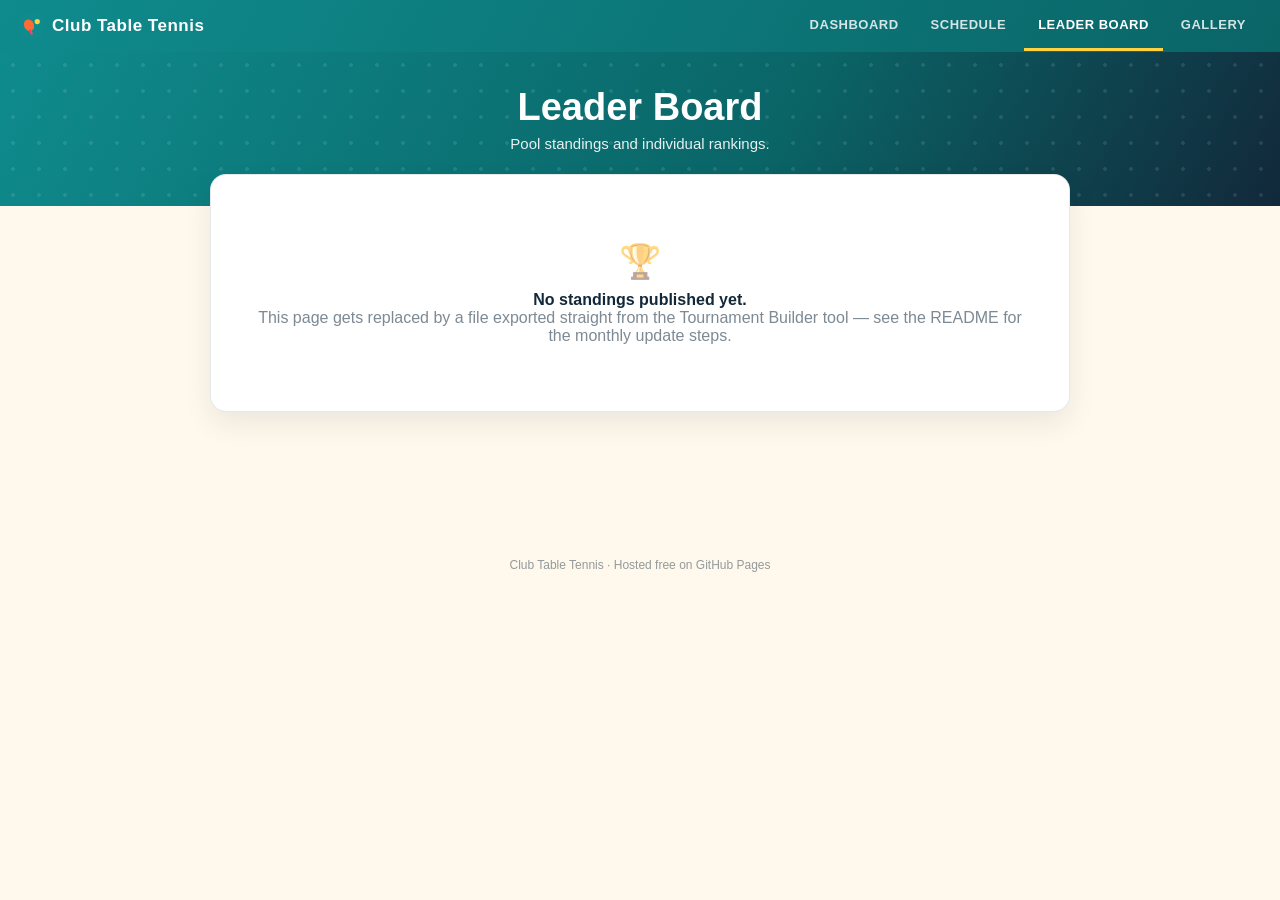
==== leaderboard.html @ 2099ff1f "new features" ====
<!DOCTYPE html>
<html lang="en">
<head>
<meta charset="UTF-8">
<meta name="viewport" content="width=device-width, initial-scale=1.0">
<title>Leader Board — Club Table Tennis</title>
<link rel="icon" type="image/svg+xml" href="favicon.svg">
<link rel="alternate icon" href="favicon.ico">
<link rel="apple-touch-icon" href="apple-touch-icon.png">
<link rel="stylesheet" href="style.css">
</head>
<body>

<nav class="topnav">
  <a class="brand" href="index.html"><img src="favicon.svg" alt=""> Club Table Tennis</a>
  <div class="links">
    <a href="index.html">Dashboard</a>
    <a href="schedule.html">Schedule</a>
    <a href="leaderboard.html" class="active">Leader Board</a>
    <a href="gallery.html">Gallery</a>
  </div>
</nav>

<div class="page-hero">
  <h1>Leader Board</h1>
  <p>Pool standings and individual rankings.</p>
</div>

<div class="wrap">
  <div class="section">
    <div class="card-panel">
      <div class="empty-state">
        <span class="big-ball">🏆</span>
        <b>No standings published yet.</b><br>
        This page gets replaced by a file exported straight from the Tournament Builder tool — see the README for the monthly update steps.
      </div>
    </div>
  </div>
</div>

<footer>Club Table Tennis · Hosted free on GitHub Pages</footer>
</body>
</html>
---- style.css ----
:root{
  --court:#0F8B8D;
  --court-dark:#0A6567;
  --paddle:#FF6B35;
  --ball:#FFD23F;
  --pink:#EF476F;
  --ink:#12283A;
  --cream:#FFF8EC;
  --line: rgba(18,40,58,0.10);
}
*{box-sizing:border-box;}
body{
  margin:0; background:var(--cream); color:var(--ink);
  font-family:-apple-system,"Segoe UI",Roboto,Arial,sans-serif;
}
a{color:inherit;}

/* ===== TOP NAV ===== */
.topnav{
  background: linear-gradient(120deg, var(--court) 0%, var(--court-dark) 100%);
  padding:0 20px; display:flex; align-items:center; justify-content:space-between;
  flex-wrap:wrap; gap:10px;
}
.topnav .brand{ color:#fff; font-weight:900; letter-spacing:0.5px; padding:14px 0; font-size:17px; display:flex; align-items:center; gap:8px; text-decoration:none; }
.topnav .brand img{ width:24px; height:24px; border-radius:6px; }
.topnav .links{ display:flex; gap:4px; flex-wrap:wrap; }
.topnav .links a{
  color:rgba(255,255,255,0.82); text-decoration:none; font-size:13px; font-weight:700;
  text-transform:uppercase; letter-spacing:0.5px; padding:16px 14px; border-bottom:3px solid transparent;
}
.topnav .links a:hover{ color:#fff; }
.topnav .links a.active{ color:#fff; border-bottom-color:var(--ball); }

/* ===== PAGE HERO ===== */
.page-hero{
  background: linear-gradient(120deg, var(--court) 0%, var(--court-dark) 60%, var(--ink) 100%);
  color:#fff; padding:34px 20px 54px; text-align:center; position:relative; overflow:hidden;
}
.page-hero::before{
  content:""; position:absolute; inset:0; opacity:0.10; pointer-events:none;
  background-image: radial-gradient(circle, #fff 2px, transparent 2px);
  background-size: 26px 26px;
}
.page-hero h1{ font-size:clamp(26px,5vw,38px); margin:0 0 6px; font-weight:900; position:relative; }
.page-hero p{ font-size:15px; opacity:0.9; margin:0; position:relative; }

/* ===== SHARED LAYOUT ===== */
.wrap{ max-width:900px; margin:0 auto; padding:0 20px 90px; }
.section{ margin-top:-32px; position:relative; z-index:2; }
h2.section-title{
  font-size:13px; letter-spacing:1.5px; text-transform:uppercase; font-weight:800; color:var(--court-dark);
  margin:0 0 14px;
}
.card-panel{
  background:#fff; border:1px solid var(--line); border-radius:16px; padding:22px;
  box-shadow:0 12px 28px rgba(18,40,58,0.08); margin-bottom:26px;
}
table{ width:100%; border-collapse:collapse; font-size:14px; }
th,td{ padding:9px 10px; border-bottom:1px solid var(--line); text-align:left; }
th{ text-transform:uppercase; font-size:10.5px; letter-spacing:0.6px; color:rgba(18,40,58,0.55); }

.tier-tag{ display:inline-block; font-size:10px; text-transform:uppercase; letter-spacing:0.6px; padding:2px 8px; border-radius:20px; font-weight:700; }
.tier-adv{ background:rgba(255,107,53,0.15); color:#B94A19; }
.tier-int{ background:rgba(255,210,63,0.25); color:#8A6A05; }
.tier-rest{ background:rgba(15,139,141,0.15); color:var(--court-dark); }

.empty-state{ text-align:center; padding:44px 20px; color:rgba(18,40,58,0.55); }
.empty-state .big-ball{ font-size:34px; display:block; margin-bottom:10px; }
.empty-state b{ color:var(--ink); }

footer{ text-align:center; font-size:12px; color:rgba(18,40,58,0.45); padding:30px 20px 10px; }
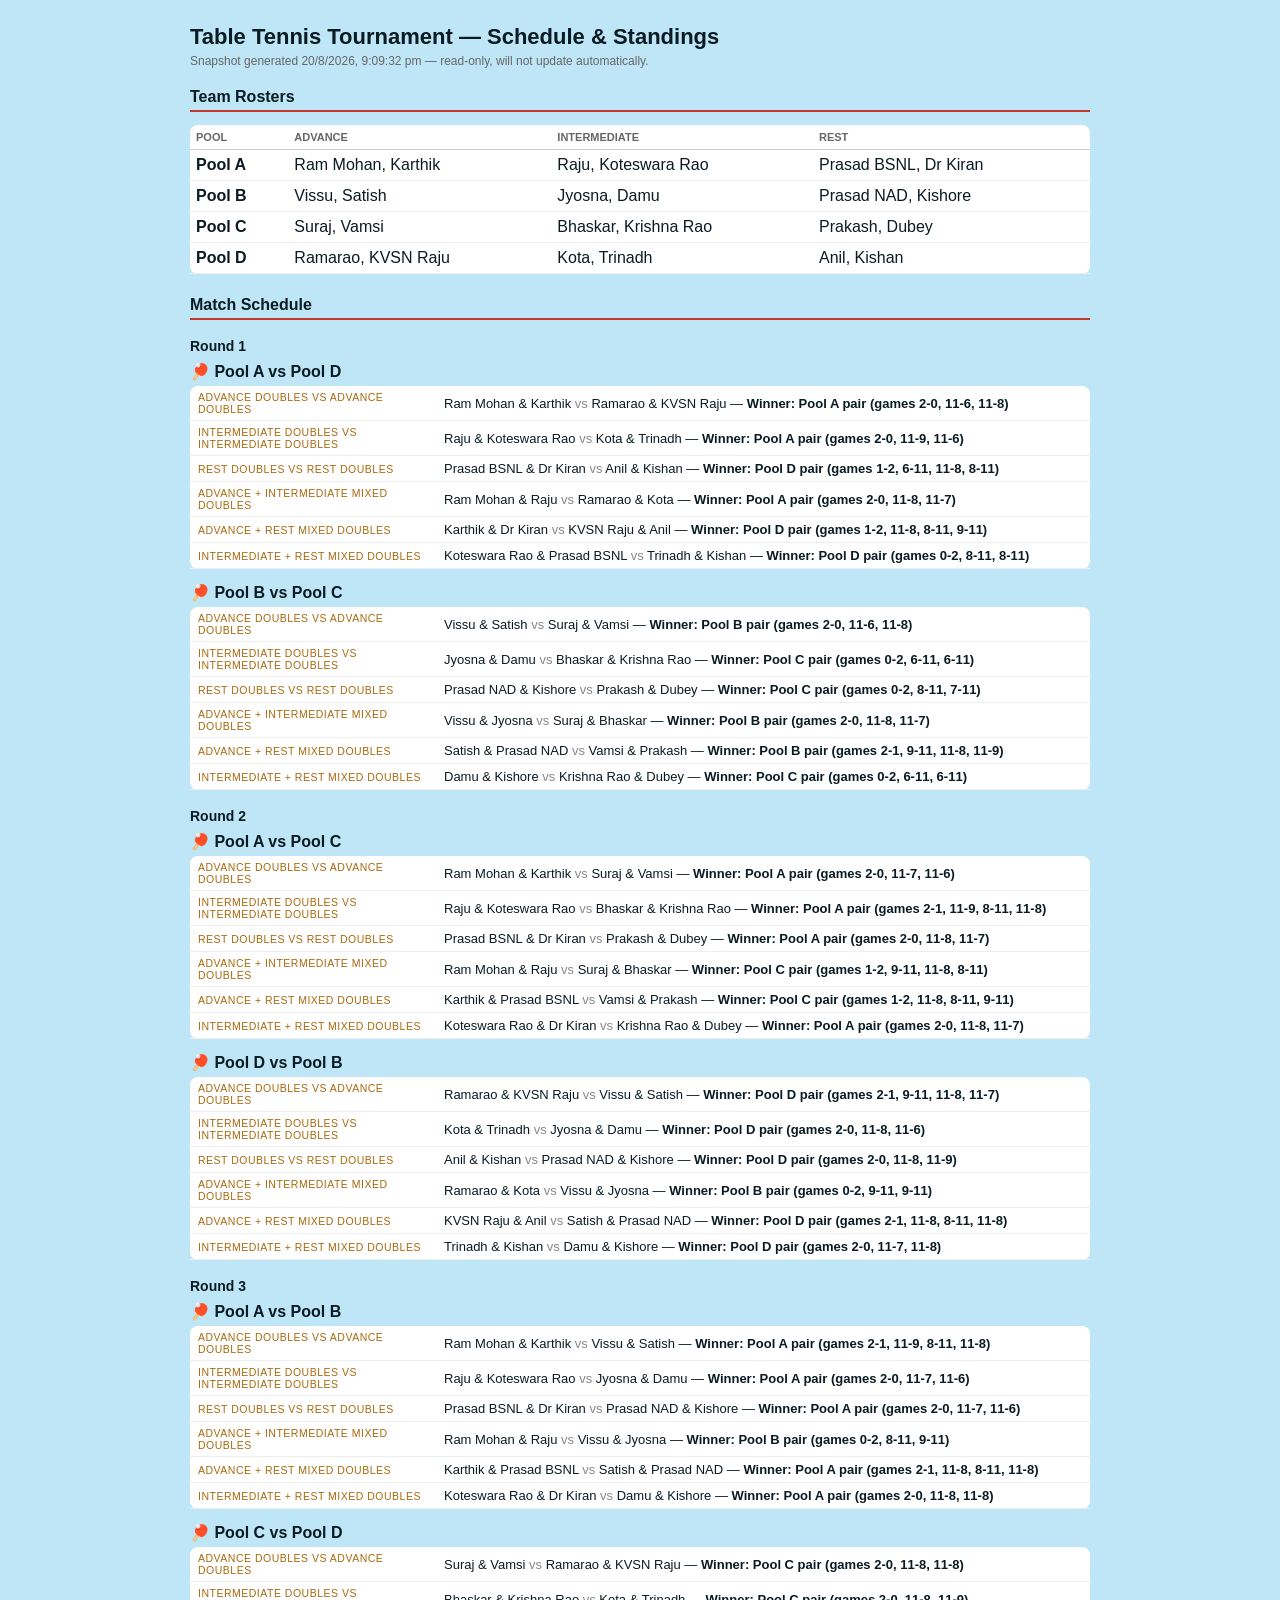
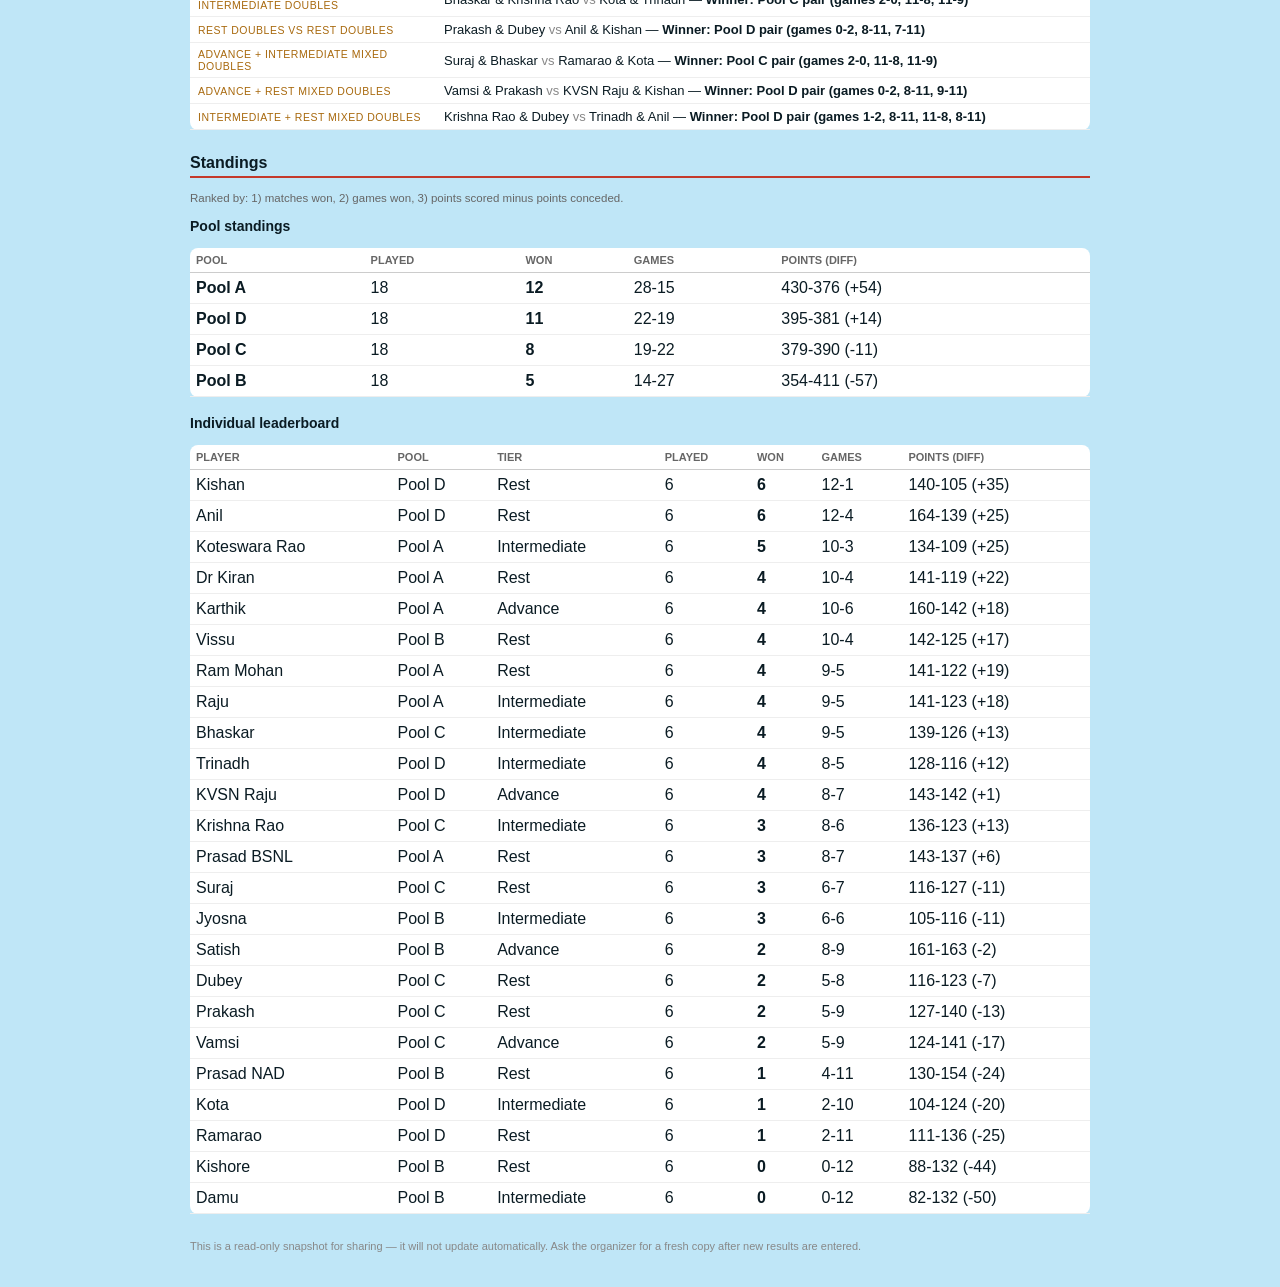
==== commit 1a4eeaaa: "new files" ====
--- a/leaderboard.html
+++ b/leaderboard.html
@@ -1,43 +1,228 @@
-<!DOCTYPE html>
-<html lang="en">
-<head>
-<meta charset="UTF-8">
-<meta name="viewport" content="width=device-width, initial-scale=1.0">
-<title>Leader Board — Club Table Tennis</title>
-<link rel="icon" type="image/svg+xml" href="favicon.svg">
-<link rel="alternate icon" href="favicon.ico">
-<link rel="apple-touch-icon" href="apple-touch-icon.png">
-<link rel="stylesheet" href="style.css">
-</head>
-<body>
-
-<nav class="topnav">
-  <a class="brand" href="index.html"><img src="favicon.svg" alt=""> Club Table Tennis</a>
-  <div class="links">
-    <a href="index.html">Dashboard</a>
-    <a href="schedule.html">Schedule</a>
-    <a href="leaderboard.html" class="active">Leader Board</a>
-    <a href="gallery.html">Gallery</a>
-  </div>
-</nav>
-
-<div class="page-hero">
-  <h1>Leader Board</h1>
-  <p>Pool standings and individual rankings.</p>
-</div>
-
-<div class="wrap">
-  <div class="section">
-    <div class="card-panel">
-      <div class="empty-state">
-        <span class="big-ball">🏆</span>
-        <b>No standings published yet.</b><br>
-        This page gets replaced by a file exported straight from the Tournament Builder tool — see the README for the monthly update steps.
-      </div>
-    </div>
-  </div>
-</div>
-
-<footer>Club Table Tennis · Hosted free on GitHub Pages</footer>
-</body>
-</html>
+<!DOCTYPE html><html><head><meta charset="UTF-8"><meta name="viewport" content="width=device-width, initial-scale=1.0">
+  <title>Table Tennis Tournament — Schedule</title>
+  <style>
+    body{font-family:-apple-system,"Segoe UI",Roboto,Arial,sans-serif;background:#BFE6F7;color:#0A1B23;padding:24px;max-width:900px;margin:0 auto;}
+    table{background:#fff;border-radius:8px;}
+    @media print{ body{background:#fff;padding:8px;} }
+  </style></head>
+  <body><h1 style="margin:0 0 4px;font-size:22px;">Table Tennis Tournament — Schedule &amp; Standings</h1>
+  <div style="color:#666;font-size:12px;margin-bottom:20px;">Snapshot generated 20/8/2026, 9:09:32 pm — read-only, will not update automatically.</div>
+  <h2 style="font-size:16px;border-bottom:2px solid #C4392B;padding-bottom:4px;">Team Rosters</h2>
+  <table style="width:100%;border-collapse:collapse;margin-bottom:22px;">
+    <thead><tr><th style="text-align:left;padding:6px;border-bottom:1px solid #ccc;font-size:11px;text-transform:uppercase;color:#666;">Pool</th><th style="text-align:left;padding:6px;border-bottom:1px solid #ccc;font-size:11px;text-transform:uppercase;color:#666;">Advance</th><th style="text-align:left;padding:6px;border-bottom:1px solid #ccc;font-size:11px;text-transform:uppercase;color:#666;">Intermediate</th><th style="text-align:left;padding:6px;border-bottom:1px solid #ccc;font-size:11px;text-transform:uppercase;color:#666;">Rest</th></tr></thead>
+    <tbody><tr>
+      <td style="padding:6px;border-bottom:1px solid #eee;font-weight:700;">Pool A</td>
+      <td style="padding:6px;border-bottom:1px solid #eee;">Ram Mohan, Karthik</td>
+      <td style="padding:6px;border-bottom:1px solid #eee;">Raju, Koteswara Rao</td>
+      <td style="padding:6px;border-bottom:1px solid #eee;">Prasad BSNL, Dr Kiran</td>
+    </tr><tr>
+      <td style="padding:6px;border-bottom:1px solid #eee;font-weight:700;">Pool B</td>
+      <td style="padding:6px;border-bottom:1px solid #eee;">Vissu, Satish</td>
+      <td style="padding:6px;border-bottom:1px solid #eee;">Jyosna, Damu</td>
+      <td style="padding:6px;border-bottom:1px solid #eee;">Prasad NAD, Kishore</td>
+    </tr><tr>
+      <td style="padding:6px;border-bottom:1px solid #eee;font-weight:700;">Pool C</td>
+      <td style="padding:6px;border-bottom:1px solid #eee;">Suraj, Vamsi</td>
+      <td style="padding:6px;border-bottom:1px solid #eee;">Bhaskar, Krishna Rao</td>
+      <td style="padding:6px;border-bottom:1px solid #eee;">Prakash, Dubey</td>
+    </tr><tr>
+      <td style="padding:6px;border-bottom:1px solid #eee;font-weight:700;">Pool D</td>
+      <td style="padding:6px;border-bottom:1px solid #eee;">Ramarao, KVSN Raju</td>
+      <td style="padding:6px;border-bottom:1px solid #eee;">Kota, Trinadh</td>
+      <td style="padding:6px;border-bottom:1px solid #eee;">Anil, Kishan</td>
+    </tr></tbody>
+  </table>
+  <h2 style="font-size:16px;border-bottom:2px solid #C4392B;padding-bottom:4px;">Match Schedule</h2><h3 style="margin:18px 0 8px;font-size:14px;">Round 1</h3><div style="margin:0 0 14px;">
+          <div style="font-weight:700;margin-bottom:5px;">🏓 Pool A vs Pool D</div>
+          <table style="width:100%;border-collapse:collapse;font-size:13px;background:#fff;"><tr><td style="padding:5px 8px;border-bottom:1px solid #eee;width:230px;color:#A8690E;font-size:10.5px;text-transform:uppercase;letter-spacing:0.5px;">Advance Doubles vs Advance Doubles</td><td style="padding:5px 8px;border-bottom:1px solid #eee;">Ram Mohan &amp; Karthik <span style="color:#888;">vs</span> Ramarao &amp; KVSN Raju — <b>Winner: Pool A pair (games 2-0, 11-6, 11-8)</b></td></tr><tr><td style="padding:5px 8px;border-bottom:1px solid #eee;width:230px;color:#A8690E;font-size:10.5px;text-transform:uppercase;letter-spacing:0.5px;">Intermediate Doubles vs Intermediate Doubles</td><td style="padding:5px 8px;border-bottom:1px solid #eee;">Raju &amp; Koteswara Rao <span style="color:#888;">vs</span> Kota &amp; Trinadh — <b>Winner: Pool A pair (games 2-0, 11-9, 11-6)</b></td></tr><tr><td style="padding:5px 8px;border-bottom:1px solid #eee;width:230px;color:#A8690E;font-size:10.5px;text-transform:uppercase;letter-spacing:0.5px;">Rest Doubles vs Rest Doubles</td><td style="padding:5px 8px;border-bottom:1px solid #eee;">Prasad BSNL &amp; Dr Kiran <span style="color:#888;">vs</span> Anil &amp; Kishan — <b>Winner: Pool D pair (games 1-2, 6-11, 11-8, 8-11)</b></td></tr><tr><td style="padding:5px 8px;border-bottom:1px solid #eee;width:230px;color:#A8690E;font-size:10.5px;text-transform:uppercase;letter-spacing:0.5px;">Advance + Intermediate Mixed Doubles</td><td style="padding:5px 8px;border-bottom:1px solid #eee;">Ram Mohan &amp; Raju <span style="color:#888;">vs</span> Ramarao &amp; Kota — <b>Winner: Pool A pair (games 2-0, 11-8, 11-7)</b></td></tr><tr><td style="padding:5px 8px;border-bottom:1px solid #eee;width:230px;color:#A8690E;font-size:10.5px;text-transform:uppercase;letter-spacing:0.5px;">Advance + Rest Mixed Doubles</td><td style="padding:5px 8px;border-bottom:1px solid #eee;">Karthik &amp; Dr Kiran <span style="color:#888;">vs</span> KVSN Raju &amp; Anil — <b>Winner: Pool D pair (games 1-2, 11-8, 8-11, 9-11)</b></td></tr><tr><td style="padding:5px 8px;border-bottom:1px solid #eee;width:230px;color:#A8690E;font-size:10.5px;text-transform:uppercase;letter-spacing:0.5px;">Intermediate + Rest Mixed Doubles</td><td style="padding:5px 8px;border-bottom:1px solid #eee;">Koteswara Rao &amp; Prasad BSNL <span style="color:#888;">vs</span> Trinadh &amp; Kishan — <b>Winner: Pool D pair (games 0-2, 8-11, 8-11)</b></td></tr></table></div><div style="margin:0 0 14px;">
+          <div style="font-weight:700;margin-bottom:5px;">🏓 Pool B vs Pool C</div>
+          <table style="width:100%;border-collapse:collapse;font-size:13px;background:#fff;"><tr><td style="padding:5px 8px;border-bottom:1px solid #eee;width:230px;color:#A8690E;font-size:10.5px;text-transform:uppercase;letter-spacing:0.5px;">Advance Doubles vs Advance Doubles</td><td style="padding:5px 8px;border-bottom:1px solid #eee;">Vissu &amp; Satish <span style="color:#888;">vs</span> Suraj &amp; Vamsi — <b>Winner: Pool B pair (games 2-0, 11-6, 11-8)</b></td></tr><tr><td style="padding:5px 8px;border-bottom:1px solid #eee;width:230px;color:#A8690E;font-size:10.5px;text-transform:uppercase;letter-spacing:0.5px;">Intermediate Doubles vs Intermediate Doubles</td><td style="padding:5px 8px;border-bottom:1px solid #eee;">Jyosna &amp; Damu <span style="color:#888;">vs</span> Bhaskar &amp; Krishna Rao — <b>Winner: Pool C pair (games 0-2, 6-11, 6-11)</b></td></tr><tr><td style="padding:5px 8px;border-bottom:1px solid #eee;width:230px;color:#A8690E;font-size:10.5px;text-transform:uppercase;letter-spacing:0.5px;">Rest Doubles vs Rest Doubles</td><td style="padding:5px 8px;border-bottom:1px solid #eee;">Prasad NAD &amp; Kishore <span style="color:#888;">vs</span> Prakash &amp; Dubey — <b>Winner: Pool C pair (games 0-2, 8-11, 7-11)</b></td></tr><tr><td style="padding:5px 8px;border-bottom:1px solid #eee;width:230px;color:#A8690E;font-size:10.5px;text-transform:uppercase;letter-spacing:0.5px;">Advance + Intermediate Mixed Doubles</td><td style="padding:5px 8px;border-bottom:1px solid #eee;">Vissu &amp; Jyosna <span style="color:#888;">vs</span> Suraj &amp; Bhaskar — <b>Winner: Pool B pair (games 2-0, 11-8, 11-7)</b></td></tr><tr><td style="padding:5px 8px;border-bottom:1px solid #eee;width:230px;color:#A8690E;font-size:10.5px;text-transform:uppercase;letter-spacing:0.5px;">Advance + Rest Mixed Doubles</td><td style="padding:5px 8px;border-bottom:1px solid #eee;">Satish &amp; Prasad NAD <span style="color:#888;">vs</span> Vamsi &amp; Prakash — <b>Winner: Pool B pair (games 2-1, 9-11, 11-8, 11-9)</b></td></tr><tr><td style="padding:5px 8px;border-bottom:1px solid #eee;width:230px;color:#A8690E;font-size:10.5px;text-transform:uppercase;letter-spacing:0.5px;">Intermediate + Rest Mixed Doubles</td><td style="padding:5px 8px;border-bottom:1px solid #eee;">Damu &amp; Kishore <span style="color:#888;">vs</span> Krishna Rao &amp; Dubey — <b>Winner: Pool C pair (games 0-2, 6-11, 6-11)</b></td></tr></table></div><h3 style="margin:18px 0 8px;font-size:14px;">Round 2</h3><div style="margin:0 0 14px;">
+          <div style="font-weight:700;margin-bottom:5px;">🏓 Pool A vs Pool C</div>
+          <table style="width:100%;border-collapse:collapse;font-size:13px;background:#fff;"><tr><td style="padding:5px 8px;border-bottom:1px solid #eee;width:230px;color:#A8690E;font-size:10.5px;text-transform:uppercase;letter-spacing:0.5px;">Advance Doubles vs Advance Doubles</td><td style="padding:5px 8px;border-bottom:1px solid #eee;">Ram Mohan &amp; Karthik <span style="color:#888;">vs</span> Suraj &amp; Vamsi — <b>Winner: Pool A pair (games 2-0, 11-7, 11-6)</b></td></tr><tr><td style="padding:5px 8px;border-bottom:1px solid #eee;width:230px;color:#A8690E;font-size:10.5px;text-transform:uppercase;letter-spacing:0.5px;">Intermediate Doubles vs Intermediate Doubles</td><td style="padding:5px 8px;border-bottom:1px solid #eee;">Raju &amp; Koteswara Rao <span style="color:#888;">vs</span> Bhaskar &amp; Krishna Rao — <b>Winner: Pool A pair (games 2-1, 11-9, 8-11, 11-8)</b></td></tr><tr><td style="padding:5px 8px;border-bottom:1px solid #eee;width:230px;color:#A8690E;font-size:10.5px;text-transform:uppercase;letter-spacing:0.5px;">Rest Doubles vs Rest Doubles</td><td style="padding:5px 8px;border-bottom:1px solid #eee;">Prasad BSNL &amp; Dr Kiran <span style="color:#888;">vs</span> Prakash &amp; Dubey — <b>Winner: Pool A pair (games 2-0, 11-8, 11-7)</b></td></tr><tr><td style="padding:5px 8px;border-bottom:1px solid #eee;width:230px;color:#A8690E;font-size:10.5px;text-transform:uppercase;letter-spacing:0.5px;">Advance + Intermediate Mixed Doubles</td><td style="padding:5px 8px;border-bottom:1px solid #eee;">Ram Mohan &amp; Raju <span style="color:#888;">vs</span> Suraj &amp; Bhaskar — <b>Winner: Pool C pair (games 1-2, 9-11, 11-8, 8-11)</b></td></tr><tr><td style="padding:5px 8px;border-bottom:1px solid #eee;width:230px;color:#A8690E;font-size:10.5px;text-transform:uppercase;letter-spacing:0.5px;">Advance + Rest Mixed Doubles</td><td style="padding:5px 8px;border-bottom:1px solid #eee;">Karthik &amp; Prasad BSNL <span style="color:#888;">vs</span> Vamsi &amp; Prakash — <b>Winner: Pool C pair (games 1-2, 11-8, 8-11, 9-11)</b></td></tr><tr><td style="padding:5px 8px;border-bottom:1px solid #eee;width:230px;color:#A8690E;font-size:10.5px;text-transform:uppercase;letter-spacing:0.5px;">Intermediate + Rest Mixed Doubles</td><td style="padding:5px 8px;border-bottom:1px solid #eee;">Koteswara Rao &amp; Dr Kiran <span style="color:#888;">vs</span> Krishna Rao &amp; Dubey — <b>Winner: Pool A pair (games 2-0, 11-8, 11-7)</b></td></tr></table></div><div style="margin:0 0 14px;">
+          <div style="font-weight:700;margin-bottom:5px;">🏓 Pool D vs Pool B</div>
+          <table style="width:100%;border-collapse:collapse;font-size:13px;background:#fff;"><tr><td style="padding:5px 8px;border-bottom:1px solid #eee;width:230px;color:#A8690E;font-size:10.5px;text-transform:uppercase;letter-spacing:0.5px;">Advance Doubles vs Advance Doubles</td><td style="padding:5px 8px;border-bottom:1px solid #eee;">Ramarao &amp; KVSN Raju <span style="color:#888;">vs</span> Vissu &amp; Satish — <b>Winner: Pool D pair (games 2-1, 9-11, 11-8, 11-7)</b></td></tr><tr><td style="padding:5px 8px;border-bottom:1px solid #eee;width:230px;color:#A8690E;font-size:10.5px;text-transform:uppercase;letter-spacing:0.5px;">Intermediate Doubles vs Intermediate Doubles</td><td style="padding:5px 8px;border-bottom:1px solid #eee;">Kota &amp; Trinadh <span style="color:#888;">vs</span> Jyosna &amp; Damu — <b>Winner: Pool D pair (games 2-0, 11-8, 11-6)</b></td></tr><tr><td style="padding:5px 8px;border-bottom:1px solid #eee;width:230px;color:#A8690E;font-size:10.5px;text-transform:uppercase;letter-spacing:0.5px;">Rest Doubles vs Rest Doubles</td><td style="padding:5px 8px;border-bottom:1px solid #eee;">Anil &amp; Kishan <span style="color:#888;">vs</span> Prasad NAD &amp; Kishore — <b>Winner: Pool D pair (games 2-0, 11-8, 11-9)</b></td></tr><tr><td style="padding:5px 8px;border-bottom:1px solid #eee;width:230px;color:#A8690E;font-size:10.5px;text-transform:uppercase;letter-spacing:0.5px;">Advance + Intermediate Mixed Doubles</td><td style="padding:5px 8px;border-bottom:1px solid #eee;">Ramarao &amp; Kota <span style="color:#888;">vs</span> Vissu &amp; Jyosna — <b>Winner: Pool B pair (games 0-2, 9-11, 9-11)</b></td></tr><tr><td style="padding:5px 8px;border-bottom:1px solid #eee;width:230px;color:#A8690E;font-size:10.5px;text-transform:uppercase;letter-spacing:0.5px;">Advance + Rest Mixed Doubles</td><td style="padding:5px 8px;border-bottom:1px solid #eee;">KVSN Raju &amp; Anil <span style="color:#888;">vs</span> Satish &amp; Prasad NAD — <b>Winner: Pool D pair (games 2-1, 11-8, 8-11, 11-8)</b></td></tr><tr><td style="padding:5px 8px;border-bottom:1px solid #eee;width:230px;color:#A8690E;font-size:10.5px;text-transform:uppercase;letter-spacing:0.5px;">Intermediate + Rest Mixed Doubles</td><td style="padding:5px 8px;border-bottom:1px solid #eee;">Trinadh &amp; Kishan <span style="color:#888;">vs</span> Damu &amp; Kishore — <b>Winner: Pool D pair (games 2-0, 11-7, 11-8)</b></td></tr></table></div><h3 style="margin:18px 0 8px;font-size:14px;">Round 3</h3><div style="margin:0 0 14px;">
+          <div style="font-weight:700;margin-bottom:5px;">🏓 Pool A vs Pool B</div>
+          <table style="width:100%;border-collapse:collapse;font-size:13px;background:#fff;"><tr><td style="padding:5px 8px;border-bottom:1px solid #eee;width:230px;color:#A8690E;font-size:10.5px;text-transform:uppercase;letter-spacing:0.5px;">Advance Doubles vs Advance Doubles</td><td style="padding:5px 8px;border-bottom:1px solid #eee;">Ram Mohan &amp; Karthik <span style="color:#888;">vs</span> Vissu &amp; Satish — <b>Winner: Pool A pair (games 2-1, 11-9, 8-11, 11-8)</b></td></tr><tr><td style="padding:5px 8px;border-bottom:1px solid #eee;width:230px;color:#A8690E;font-size:10.5px;text-transform:uppercase;letter-spacing:0.5px;">Intermediate Doubles vs Intermediate Doubles</td><td style="padding:5px 8px;border-bottom:1px solid #eee;">Raju &amp; Koteswara Rao <span style="color:#888;">vs</span> Jyosna &amp; Damu — <b>Winner: Pool A pair (games 2-0, 11-7, 11-6)</b></td></tr><tr><td style="padding:5px 8px;border-bottom:1px solid #eee;width:230px;color:#A8690E;font-size:10.5px;text-transform:uppercase;letter-spacing:0.5px;">Rest Doubles vs Rest Doubles</td><td style="padding:5px 8px;border-bottom:1px solid #eee;">Prasad BSNL &amp; Dr Kiran <span style="color:#888;">vs</span> Prasad NAD &amp; Kishore — <b>Winner: Pool A pair (games 2-0, 11-7, 11-6)</b></td></tr><tr><td style="padding:5px 8px;border-bottom:1px solid #eee;width:230px;color:#A8690E;font-size:10.5px;text-transform:uppercase;letter-spacing:0.5px;">Advance + Intermediate Mixed Doubles</td><td style="padding:5px 8px;border-bottom:1px solid #eee;">Ram Mohan &amp; Raju <span style="color:#888;">vs</span> Vissu &amp; Jyosna — <b>Winner: Pool B pair (games 0-2, 8-11, 9-11)</b></td></tr><tr><td style="padding:5px 8px;border-bottom:1px solid #eee;width:230px;color:#A8690E;font-size:10.5px;text-transform:uppercase;letter-spacing:0.5px;">Advance + Rest Mixed Doubles</td><td style="padding:5px 8px;border-bottom:1px solid #eee;">Karthik &amp; Prasad BSNL <span style="color:#888;">vs</span> Satish &amp; Prasad NAD — <b>Winner: Pool A pair (games 2-1, 11-8, 8-11, 11-8)</b></td></tr><tr><td style="padding:5px 8px;border-bottom:1px solid #eee;width:230px;color:#A8690E;font-size:10.5px;text-transform:uppercase;letter-spacing:0.5px;">Intermediate + Rest Mixed Doubles</td><td style="padding:5px 8px;border-bottom:1px solid #eee;">Koteswara Rao &amp; Dr Kiran <span style="color:#888;">vs</span> Damu &amp; Kishore — <b>Winner: Pool A pair (games 2-0, 11-8, 11-8)</b></td></tr></table></div><div style="margin:0 0 14px;">
+          <div style="font-weight:700;margin-bottom:5px;">🏓 Pool C vs Pool D</div>
+          <table style="width:100%;border-collapse:collapse;font-size:13px;background:#fff;"><tr><td style="padding:5px 8px;border-bottom:1px solid #eee;width:230px;color:#A8690E;font-size:10.5px;text-transform:uppercase;letter-spacing:0.5px;">Advance Doubles vs Advance Doubles</td><td style="padding:5px 8px;border-bottom:1px solid #eee;">Suraj &amp; Vamsi <span style="color:#888;">vs</span> Ramarao &amp; KVSN Raju — <b>Winner: Pool C pair (games 2-0, 11-8, 11-8)</b></td></tr><tr><td style="padding:5px 8px;border-bottom:1px solid #eee;width:230px;color:#A8690E;font-size:10.5px;text-transform:uppercase;letter-spacing:0.5px;">Intermediate Doubles vs Intermediate Doubles</td><td style="padding:5px 8px;border-bottom:1px solid #eee;">Bhaskar &amp; Krishna Rao <span style="color:#888;">vs</span> Kota &amp; Trinadh — <b>Winner: Pool C pair (games 2-0, 11-8, 11-9)</b></td></tr><tr><td style="padding:5px 8px;border-bottom:1px solid #eee;width:230px;color:#A8690E;font-size:10.5px;text-transform:uppercase;letter-spacing:0.5px;">Rest Doubles vs Rest Doubles</td><td style="padding:5px 8px;border-bottom:1px solid #eee;">Prakash &amp; Dubey <span style="color:#888;">vs</span> Anil &amp; Kishan — <b>Winner: Pool D pair (games 0-2, 8-11, 7-11)</b></td></tr><tr><td style="padding:5px 8px;border-bottom:1px solid #eee;width:230px;color:#A8690E;font-size:10.5px;text-transform:uppercase;letter-spacing:0.5px;">Advance + Intermediate Mixed Doubles</td><td style="padding:5px 8px;border-bottom:1px solid #eee;">Suraj &amp; Bhaskar <span style="color:#888;">vs</span> Ramarao &amp; Kota — <b>Winner: Pool C pair (games 2-0, 11-8, 11-9)</b></td></tr><tr><td style="padding:5px 8px;border-bottom:1px solid #eee;width:230px;color:#A8690E;font-size:10.5px;text-transform:uppercase;letter-spacing:0.5px;">Advance + Rest Mixed Doubles</td><td style="padding:5px 8px;border-bottom:1px solid #eee;">Vamsi &amp; Prakash <span style="color:#888;">vs</span> KVSN Raju &amp; Kishan — <b>Winner: Pool D pair (games 0-2, 8-11, 9-11)</b></td></tr><tr><td style="padding:5px 8px;border-bottom:1px solid #eee;width:230px;color:#A8690E;font-size:10.5px;text-transform:uppercase;letter-spacing:0.5px;">Intermediate + Rest Mixed Doubles</td><td style="padding:5px 8px;border-bottom:1px solid #eee;">Krishna Rao &amp; Dubey <span style="color:#888;">vs</span> Trinadh &amp; Anil — <b>Winner: Pool D pair (games 1-2, 8-11, 11-8, 8-11)</b></td></tr></table></div><h2 style="font-size:16px;border-bottom:2px solid #C4392B;padding-bottom:4px;margin-top:24px;">Standings</h2>
+  <div style="color:#666;font-size:11.5px;margin-bottom:10px;">Ranked by: 1) matches won, 2) games won, 3) points scored minus points conceded.</div>
+  <h3 style="font-size:14px;">Pool standings</h3>
+  <table style="width:100%;border-collapse:collapse;margin-bottom:18px;">
+    <thead><tr><th style="text-align:left;padding:6px;border-bottom:1px solid #ccc;font-size:11px;text-transform:uppercase;color:#666;">Pool</th><th style="text-align:left;padding:6px;border-bottom:1px solid #ccc;font-size:11px;text-transform:uppercase;color:#666;">Played</th><th style="text-align:left;padding:6px;border-bottom:1px solid #ccc;font-size:11px;text-transform:uppercase;color:#666;">Won</th><th style="text-align:left;padding:6px;border-bottom:1px solid #ccc;font-size:11px;text-transform:uppercase;color:#666;">Games</th><th style="text-align:left;padding:6px;border-bottom:1px solid #ccc;font-size:11px;text-transform:uppercase;color:#666;">Points (diff)</th></tr></thead>
+    <tbody><tr>
+      <td style="padding:6px;border-bottom:1px solid #eee;font-weight:700;">Pool A</td>
+      <td style="padding:6px;border-bottom:1px solid #eee;">18</td>
+      <td style="padding:6px;border-bottom:1px solid #eee;font-weight:700;">12</td>
+      <td style="padding:6px;border-bottom:1px solid #eee;">28-15</td>
+      <td style="padding:6px;border-bottom:1px solid #eee;">430-376 (+54)</td>
+    </tr><tr>
+      <td style="padding:6px;border-bottom:1px solid #eee;font-weight:700;">Pool D</td>
+      <td style="padding:6px;border-bottom:1px solid #eee;">18</td>
+      <td style="padding:6px;border-bottom:1px solid #eee;font-weight:700;">11</td>
+      <td style="padding:6px;border-bottom:1px solid #eee;">22-19</td>
+      <td style="padding:6px;border-bottom:1px solid #eee;">395-381 (+14)</td>
+    </tr><tr>
+      <td style="padding:6px;border-bottom:1px solid #eee;font-weight:700;">Pool C</td>
+      <td style="padding:6px;border-bottom:1px solid #eee;">18</td>
+      <td style="padding:6px;border-bottom:1px solid #eee;font-weight:700;">8</td>
+      <td style="padding:6px;border-bottom:1px solid #eee;">19-22</td>
+      <td style="padding:6px;border-bottom:1px solid #eee;">379-390 (-11)</td>
+    </tr><tr>
+      <td style="padding:6px;border-bottom:1px solid #eee;font-weight:700;">Pool B</td>
+      <td style="padding:6px;border-bottom:1px solid #eee;">18</td>
+      <td style="padding:6px;border-bottom:1px solid #eee;font-weight:700;">5</td>
+      <td style="padding:6px;border-bottom:1px solid #eee;">14-27</td>
+      <td style="padding:6px;border-bottom:1px solid #eee;">354-411 (-57)</td>
+    </tr></tbody>
+  </table>
+  <h3 style="font-size:14px;">Individual leaderboard</h3>
+  <table style="width:100%;border-collapse:collapse;">
+    <thead><tr><th style="text-align:left;padding:6px;border-bottom:1px solid #ccc;font-size:11px;text-transform:uppercase;color:#666;">Player</th><th style="text-align:left;padding:6px;border-bottom:1px solid #ccc;font-size:11px;text-transform:uppercase;color:#666;">Pool</th><th style="text-align:left;padding:6px;border-bottom:1px solid #ccc;font-size:11px;text-transform:uppercase;color:#666;">Tier</th><th style="text-align:left;padding:6px;border-bottom:1px solid #ccc;font-size:11px;text-transform:uppercase;color:#666;">Played</th><th style="text-align:left;padding:6px;border-bottom:1px solid #ccc;font-size:11px;text-transform:uppercase;color:#666;">Won</th><th style="text-align:left;padding:6px;border-bottom:1px solid #ccc;font-size:11px;text-transform:uppercase;color:#666;">Games</th><th style="text-align:left;padding:6px;border-bottom:1px solid #ccc;font-size:11px;text-transform:uppercase;color:#666;">Points (diff)</th></tr></thead>
+    <tbody><tr><td style="padding:6px;border-bottom:1px solid #eee;">Kishan</td>
+     <td style="padding:6px;border-bottom:1px solid #eee;">Pool D</td>
+     <td style="padding:6px;border-bottom:1px solid #eee;">Rest</td>
+     <td style="padding:6px;border-bottom:1px solid #eee;">6</td>
+     <td style="padding:6px;border-bottom:1px solid #eee;font-weight:700;">6</td>
+     <td style="padding:6px;border-bottom:1px solid #eee;">12-1</td>
+     <td style="padding:6px;border-bottom:1px solid #eee;">140-105 (+35)</td></tr><tr><td style="padding:6px;border-bottom:1px solid #eee;">Anil</td>
+     <td style="padding:6px;border-bottom:1px solid #eee;">Pool D</td>
+     <td style="padding:6px;border-bottom:1px solid #eee;">Rest</td>
+     <td style="padding:6px;border-bottom:1px solid #eee;">6</td>
+     <td style="padding:6px;border-bottom:1px solid #eee;font-weight:700;">6</td>
+     <td style="padding:6px;border-bottom:1px solid #eee;">12-4</td>
+     <td style="padding:6px;border-bottom:1px solid #eee;">164-139 (+25)</td></tr><tr><td style="padding:6px;border-bottom:1px solid #eee;">Koteswara Rao</td>
+     <td style="padding:6px;border-bottom:1px solid #eee;">Pool A</td>
+     <td style="padding:6px;border-bottom:1px solid #eee;">Intermediate</td>
+     <td style="padding:6px;border-bottom:1px solid #eee;">6</td>
+     <td style="padding:6px;border-bottom:1px solid #eee;font-weight:700;">5</td>
+     <td style="padding:6px;border-bottom:1px solid #eee;">10-3</td>
+     <td style="padding:6px;border-bottom:1px solid #eee;">134-109 (+25)</td></tr><tr><td style="padding:6px;border-bottom:1px solid #eee;">Dr Kiran</td>
+     <td style="padding:6px;border-bottom:1px solid #eee;">Pool A</td>
+     <td style="padding:6px;border-bottom:1px solid #eee;">Rest</td>
+     <td style="padding:6px;border-bottom:1px solid #eee;">6</td>
+     <td style="padding:6px;border-bottom:1px solid #eee;font-weight:700;">4</td>
+     <td style="padding:6px;border-bottom:1px solid #eee;">10-4</td>
+     <td style="padding:6px;border-bottom:1px solid #eee;">141-119 (+22)</td></tr><tr><td style="padding:6px;border-bottom:1px solid #eee;">Karthik</td>
+     <td style="padding:6px;border-bottom:1px solid #eee;">Pool A</td>
+     <td style="padding:6px;border-bottom:1px solid #eee;">Advance</td>
+     <td style="padding:6px;border-bottom:1px solid #eee;">6</td>
+     <td style="padding:6px;border-bottom:1px solid #eee;font-weight:700;">4</td>
+     <td style="padding:6px;border-bottom:1px solid #eee;">10-6</td>
+     <td style="padding:6px;border-bottom:1px solid #eee;">160-142 (+18)</td></tr><tr><td style="padding:6px;border-bottom:1px solid #eee;">Vissu</td>
+     <td style="padding:6px;border-bottom:1px solid #eee;">Pool B</td>
+     <td style="padding:6px;border-bottom:1px solid #eee;">Rest</td>
+     <td style="padding:6px;border-bottom:1px solid #eee;">6</td>
+     <td style="padding:6px;border-bottom:1px solid #eee;font-weight:700;">4</td>
+     <td style="padding:6px;border-bottom:1px solid #eee;">10-4</td>
+     <td style="padding:6px;border-bottom:1px solid #eee;">142-125 (+17)</td></tr><tr><td style="padding:6px;border-bottom:1px solid #eee;">Ram Mohan</td>
+     <td style="padding:6px;border-bottom:1px solid #eee;">Pool A</td>
+     <td style="padding:6px;border-bottom:1px solid #eee;">Rest</td>
+     <td style="padding:6px;border-bottom:1px solid #eee;">6</td>
+     <td style="padding:6px;border-bottom:1px solid #eee;font-weight:700;">4</td>
+     <td style="padding:6px;border-bottom:1px solid #eee;">9-5</td>
+     <td style="padding:6px;border-bottom:1px solid #eee;">141-122 (+19)</td></tr><tr><td style="padding:6px;border-bottom:1px solid #eee;">Raju</td>
+     <td style="padding:6px;border-bottom:1px solid #eee;">Pool A</td>
+     <td style="padding:6px;border-bottom:1px solid #eee;">Intermediate</td>
+     <td style="padding:6px;border-bottom:1px solid #eee;">6</td>
+     <td style="padding:6px;border-bottom:1px solid #eee;font-weight:700;">4</td>
+     <td style="padding:6px;border-bottom:1px solid #eee;">9-5</td>
+     <td style="padding:6px;border-bottom:1px solid #eee;">141-123 (+18)</td></tr><tr><td style="padding:6px;border-bottom:1px solid #eee;">Bhaskar</td>
+     <td style="padding:6px;border-bottom:1px solid #eee;">Pool C</td>
+     <td style="padding:6px;border-bottom:1px solid #eee;">Intermediate</td>
+     <td style="padding:6px;border-bottom:1px solid #eee;">6</td>
+     <td style="padding:6px;border-bottom:1px solid #eee;font-weight:700;">4</td>
+     <td style="padding:6px;border-bottom:1px solid #eee;">9-5</td>
+     <td style="padding:6px;border-bottom:1px solid #eee;">139-126 (+13)</td></tr><tr><td style="padding:6px;border-bottom:1px solid #eee;">Trinadh</td>
+     <td style="padding:6px;border-bottom:1px solid #eee;">Pool D</td>
+     <td style="padding:6px;border-bottom:1px solid #eee;">Intermediate</td>
+     <td style="padding:6px;border-bottom:1px solid #eee;">6</td>
+     <td style="padding:6px;border-bottom:1px solid #eee;font-weight:700;">4</td>
+     <td style="padding:6px;border-bottom:1px solid #eee;">8-5</td>
+     <td style="padding:6px;border-bottom:1px solid #eee;">128-116 (+12)</td></tr><tr><td style="padding:6px;border-bottom:1px solid #eee;">KVSN Raju</td>
+     <td style="padding:6px;border-bottom:1px solid #eee;">Pool D</td>
+     <td style="padding:6px;border-bottom:1px solid #eee;">Advance</td>
+     <td style="padding:6px;border-bottom:1px solid #eee;">6</td>
+     <td style="padding:6px;border-bottom:1px solid #eee;font-weight:700;">4</td>
+     <td style="padding:6px;border-bottom:1px solid #eee;">8-7</td>
+     <td style="padding:6px;border-bottom:1px solid #eee;">143-142 (+1)</td></tr><tr><td style="padding:6px;border-bottom:1px solid #eee;">Krishna Rao</td>
+     <td style="padding:6px;border-bottom:1px solid #eee;">Pool C</td>
+     <td style="padding:6px;border-bottom:1px solid #eee;">Intermediate</td>
+     <td style="padding:6px;border-bottom:1px solid #eee;">6</td>
+     <td style="padding:6px;border-bottom:1px solid #eee;font-weight:700;">3</td>
+     <td style="padding:6px;border-bottom:1px solid #eee;">8-6</td>
+     <td style="padding:6px;border-bottom:1px solid #eee;">136-123 (+13)</td></tr><tr><td style="padding:6px;border-bottom:1px solid #eee;">Prasad BSNL</td>
+     <td style="padding:6px;border-bottom:1px solid #eee;">Pool A</td>
+     <td style="padding:6px;border-bottom:1px solid #eee;">Rest</td>
+     <td style="padding:6px;border-bottom:1px solid #eee;">6</td>
+     <td style="padding:6px;border-bottom:1px solid #eee;font-weight:700;">3</td>
+     <td style="padding:6px;border-bottom:1px solid #eee;">8-7</td>
+     <td style="padding:6px;border-bottom:1px solid #eee;">143-137 (+6)</td></tr><tr><td style="padding:6px;border-bottom:1px solid #eee;">Suraj</td>
+     <td style="padding:6px;border-bottom:1px solid #eee;">Pool C</td>
+     <td style="padding:6px;border-bottom:1px solid #eee;">Rest</td>
+     <td style="padding:6px;border-bottom:1px solid #eee;">6</td>
+     <td style="padding:6px;border-bottom:1px solid #eee;font-weight:700;">3</td>
+     <td style="padding:6px;border-bottom:1px solid #eee;">6-7</td>
+     <td style="padding:6px;border-bottom:1px solid #eee;">116-127 (-11)</td></tr><tr><td style="padding:6px;border-bottom:1px solid #eee;">Jyosna</td>
+     <td style="padding:6px;border-bottom:1px solid #eee;">Pool B</td>
+     <td style="padding:6px;border-bottom:1px solid #eee;">Intermediate</td>
+     <td style="padding:6px;border-bottom:1px solid #eee;">6</td>
+     <td style="padding:6px;border-bottom:1px solid #eee;font-weight:700;">3</td>
+     <td style="padding:6px;border-bottom:1px solid #eee;">6-6</td>
+     <td style="padding:6px;border-bottom:1px solid #eee;">105-116 (-11)</td></tr><tr><td style="padding:6px;border-bottom:1px solid #eee;">Satish</td>
+     <td style="padding:6px;border-bottom:1px solid #eee;">Pool B</td>
+     <td style="padding:6px;border-bottom:1px solid #eee;">Advance</td>
+     <td style="padding:6px;border-bottom:1px solid #eee;">6</td>
+     <td style="padding:6px;border-bottom:1px solid #eee;font-weight:700;">2</td>
+     <td style="padding:6px;border-bottom:1px solid #eee;">8-9</td>
+     <td style="padding:6px;border-bottom:1px solid #eee;">161-163 (-2)</td></tr><tr><td style="padding:6px;border-bottom:1px solid #eee;">Dubey</td>
+     <td style="padding:6px;border-bottom:1px solid #eee;">Pool C</td>
+     <td style="padding:6px;border-bottom:1px solid #eee;">Rest</td>
+     <td style="padding:6px;border-bottom:1px solid #eee;">6</td>
+     <td style="padding:6px;border-bottom:1px solid #eee;font-weight:700;">2</td>
+     <td style="padding:6px;border-bottom:1px solid #eee;">5-8</td>
+     <td style="padding:6px;border-bottom:1px solid #eee;">116-123 (-7)</td></tr><tr><td style="padding:6px;border-bottom:1px solid #eee;">Prakash</td>
+     <td style="padding:6px;border-bottom:1px solid #eee;">Pool C</td>
+     <td style="padding:6px;border-bottom:1px solid #eee;">Rest</td>
+     <td style="padding:6px;border-bottom:1px solid #eee;">6</td>
+     <td style="padding:6px;border-bottom:1px solid #eee;font-weight:700;">2</td>
+     <td style="padding:6px;border-bottom:1px solid #eee;">5-9</td>
+     <td style="padding:6px;border-bottom:1px solid #eee;">127-140 (-13)</td></tr><tr><td style="padding:6px;border-bottom:1px solid #eee;">Vamsi</td>
+     <td style="padding:6px;border-bottom:1px solid #eee;">Pool C</td>
+     <td style="padding:6px;border-bottom:1px solid #eee;">Advance</td>
+     <td style="padding:6px;border-bottom:1px solid #eee;">6</td>
+     <td style="padding:6px;border-bottom:1px solid #eee;font-weight:700;">2</td>
+     <td style="padding:6px;border-bottom:1px solid #eee;">5-9</td>
+     <td style="padding:6px;border-bottom:1px solid #eee;">124-141 (-17)</td></tr><tr><td style="padding:6px;border-bottom:1px solid #eee;">Prasad NAD</td>
+     <td style="padding:6px;border-bottom:1px solid #eee;">Pool B</td>
+     <td style="padding:6px;border-bottom:1px solid #eee;">Rest</td>
+     <td style="padding:6px;border-bottom:1px solid #eee;">6</td>
+     <td style="padding:6px;border-bottom:1px solid #eee;font-weight:700;">1</td>
+     <td style="padding:6px;border-bottom:1px solid #eee;">4-11</td>
+     <td style="padding:6px;border-bottom:1px solid #eee;">130-154 (-24)</td></tr><tr><td style="padding:6px;border-bottom:1px solid #eee;">Kota</td>
+     <td style="padding:6px;border-bottom:1px solid #eee;">Pool D</td>
+     <td style="padding:6px;border-bottom:1px solid #eee;">Intermediate</td>
+     <td style="padding:6px;border-bottom:1px solid #eee;">6</td>
+     <td style="padding:6px;border-bottom:1px solid #eee;font-weight:700;">1</td>
+     <td style="padding:6px;border-bottom:1px solid #eee;">2-10</td>
+     <td style="padding:6px;border-bottom:1px solid #eee;">104-124 (-20)</td></tr><tr><td style="padding:6px;border-bottom:1px solid #eee;">Ramarao</td>
+     <td style="padding:6px;border-bottom:1px solid #eee;">Pool D</td>
+     <td style="padding:6px;border-bottom:1px solid #eee;">Rest</td>
+     <td style="padding:6px;border-bottom:1px solid #eee;">6</td>
+     <td style="padding:6px;border-bottom:1px solid #eee;font-weight:700;">1</td>
+     <td style="padding:6px;border-bottom:1px solid #eee;">2-11</td>
+     <td style="padding:6px;border-bottom:1px solid #eee;">111-136 (-25)</td></tr><tr><td style="padding:6px;border-bottom:1px solid #eee;">Kishore</td>
+     <td style="padding:6px;border-bottom:1px solid #eee;">Pool B</td>
+     <td style="padding:6px;border-bottom:1px solid #eee;">Rest</td>
+     <td style="padding:6px;border-bottom:1px solid #eee;">6</td>
+     <td style="padding:6px;border-bottom:1px solid #eee;font-weight:700;">0</td>
+     <td style="padding:6px;border-bottom:1px solid #eee;">0-12</td>
+     <td style="padding:6px;border-bottom:1px solid #eee;">88-132 (-44)</td></tr><tr><td style="padding:6px;border-bottom:1px solid #eee;">Damu</td>
+     <td style="padding:6px;border-bottom:1px solid #eee;">Pool B</td>
+     <td style="padding:6px;border-bottom:1px solid #eee;">Intermediate</td>
+     <td style="padding:6px;border-bottom:1px solid #eee;">6</td>
+     <td style="padding:6px;border-bottom:1px solid #eee;font-weight:700;">0</td>
+     <td style="padding:6px;border-bottom:1px solid #eee;">0-12</td>
+     <td style="padding:6px;border-bottom:1px solid #eee;">82-132 (-50)</td></tr></tbody>
+  </table>
+  <p style="margin-top:26px;color:#888;font-size:11px;">This is a read-only snapshot for sharing — it will not update automatically. Ask the organizer for a fresh copy after new results are entered.</p>
+  </body></html>
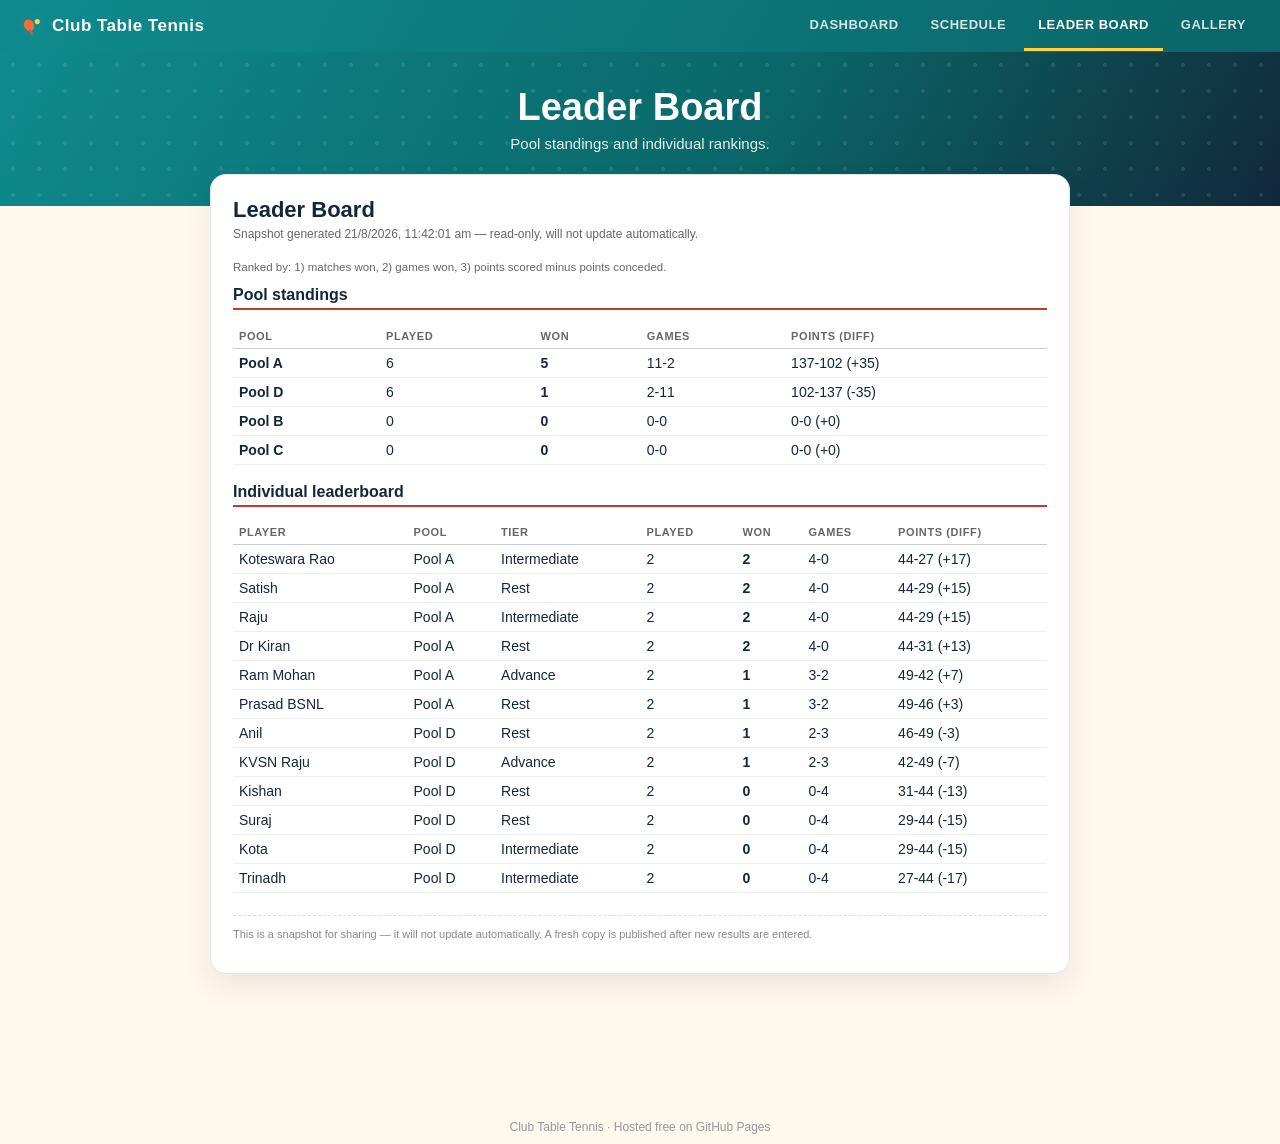
==== commit bd6a92cb: "new files" ====
--- a/leaderboard.html
+++ b/leaderboard.html
@@ -1,228 +1,128 @@
-<!DOCTYPE html><html><head><meta charset="UTF-8"><meta name="viewport" content="width=device-width, initial-scale=1.0">
-  <title>Table Tennis Tournament — Schedule</title>
-  <style>
-    body{font-family:-apple-system,"Segoe UI",Roboto,Arial,sans-serif;background:#BFE6F7;color:#0A1B23;padding:24px;max-width:900px;margin:0 auto;}
-    table{background:#fff;border-radius:8px;}
-    @media print{ body{background:#fff;padding:8px;} }
-  </style></head>
-  <body><h1 style="margin:0 0 4px;font-size:22px;">Table Tennis Tournament — Schedule &amp; Standings</h1>
-  <div style="color:#666;font-size:12px;margin-bottom:20px;">Snapshot generated 20/8/2026, 9:09:32 pm — read-only, will not update automatically.</div>
-  <h2 style="font-size:16px;border-bottom:2px solid #C4392B;padding-bottom:4px;">Team Rosters</h2>
-  <table style="width:100%;border-collapse:collapse;margin-bottom:22px;">
-    <thead><tr><th style="text-align:left;padding:6px;border-bottom:1px solid #ccc;font-size:11px;text-transform:uppercase;color:#666;">Pool</th><th style="text-align:left;padding:6px;border-bottom:1px solid #ccc;font-size:11px;text-transform:uppercase;color:#666;">Advance</th><th style="text-align:left;padding:6px;border-bottom:1px solid #ccc;font-size:11px;text-transform:uppercase;color:#666;">Intermediate</th><th style="text-align:left;padding:6px;border-bottom:1px solid #ccc;font-size:11px;text-transform:uppercase;color:#666;">Rest</th></tr></thead>
-    <tbody><tr>
-      <td style="padding:6px;border-bottom:1px solid #eee;font-weight:700;">Pool A</td>
-      <td style="padding:6px;border-bottom:1px solid #eee;">Ram Mohan, Karthik</td>
-      <td style="padding:6px;border-bottom:1px solid #eee;">Raju, Koteswara Rao</td>
-      <td style="padding:6px;border-bottom:1px solid #eee;">Prasad BSNL, Dr Kiran</td>
-    </tr><tr>
-      <td style="padding:6px;border-bottom:1px solid #eee;font-weight:700;">Pool B</td>
-      <td style="padding:6px;border-bottom:1px solid #eee;">Vissu, Satish</td>
-      <td style="padding:6px;border-bottom:1px solid #eee;">Jyosna, Damu</td>
-      <td style="padding:6px;border-bottom:1px solid #eee;">Prasad NAD, Kishore</td>
-    </tr><tr>
-      <td style="padding:6px;border-bottom:1px solid #eee;font-weight:700;">Pool C</td>
-      <td style="padding:6px;border-bottom:1px solid #eee;">Suraj, Vamsi</td>
-      <td style="padding:6px;border-bottom:1px solid #eee;">Bhaskar, Krishna Rao</td>
-      <td style="padding:6px;border-bottom:1px solid #eee;">Prakash, Dubey</td>
-    </tr><tr>
-      <td style="padding:6px;border-bottom:1px solid #eee;font-weight:700;">Pool D</td>
-      <td style="padding:6px;border-bottom:1px solid #eee;">Ramarao, KVSN Raju</td>
-      <td style="padding:6px;border-bottom:1px solid #eee;">Kota, Trinadh</td>
-      <td style="padding:6px;border-bottom:1px solid #eee;">Anil, Kishan</td>
-    </tr></tbody>
-  </table>
-  <h2 style="font-size:16px;border-bottom:2px solid #C4392B;padding-bottom:4px;">Match Schedule</h2><h3 style="margin:18px 0 8px;font-size:14px;">Round 1</h3><div style="margin:0 0 14px;">
-          <div style="font-weight:700;margin-bottom:5px;">🏓 Pool A vs Pool D</div>
-          <table style="width:100%;border-collapse:collapse;font-size:13px;background:#fff;"><tr><td style="padding:5px 8px;border-bottom:1px solid #eee;width:230px;color:#A8690E;font-size:10.5px;text-transform:uppercase;letter-spacing:0.5px;">Advance Doubles vs Advance Doubles</td><td style="padding:5px 8px;border-bottom:1px solid #eee;">Ram Mohan &amp; Karthik <span style="color:#888;">vs</span> Ramarao &amp; KVSN Raju — <b>Winner: Pool A pair (games 2-0, 11-6, 11-8)</b></td></tr><tr><td style="padding:5px 8px;border-bottom:1px solid #eee;width:230px;color:#A8690E;font-size:10.5px;text-transform:uppercase;letter-spacing:0.5px;">Intermediate Doubles vs Intermediate Doubles</td><td style="padding:5px 8px;border-bottom:1px solid #eee;">Raju &amp; Koteswara Rao <span style="color:#888;">vs</span> Kota &amp; Trinadh — <b>Winner: Pool A pair (games 2-0, 11-9, 11-6)</b></td></tr><tr><td style="padding:5px 8px;border-bottom:1px solid #eee;width:230px;color:#A8690E;font-size:10.5px;text-transform:uppercase;letter-spacing:0.5px;">Rest Doubles vs Rest Doubles</td><td style="padding:5px 8px;border-bottom:1px solid #eee;">Prasad BSNL &amp; Dr Kiran <span style="color:#888;">vs</span> Anil &amp; Kishan — <b>Winner: Pool D pair (games 1-2, 6-11, 11-8, 8-11)</b></td></tr><tr><td style="padding:5px 8px;border-bottom:1px solid #eee;width:230px;color:#A8690E;font-size:10.5px;text-transform:uppercase;letter-spacing:0.5px;">Advance + Intermediate Mixed Doubles</td><td style="padding:5px 8px;border-bottom:1px solid #eee;">Ram Mohan &amp; Raju <span style="color:#888;">vs</span> Ramarao &amp; Kota — <b>Winner: Pool A pair (games 2-0, 11-8, 11-7)</b></td></tr><tr><td style="padding:5px 8px;border-bottom:1px solid #eee;width:230px;color:#A8690E;font-size:10.5px;text-transform:uppercase;letter-spacing:0.5px;">Advance + Rest Mixed Doubles</td><td style="padding:5px 8px;border-bottom:1px solid #eee;">Karthik &amp; Dr Kiran <span style="color:#888;">vs</span> KVSN Raju &amp; Anil — <b>Winner: Pool D pair (games 1-2, 11-8, 8-11, 9-11)</b></td></tr><tr><td style="padding:5px 8px;border-bottom:1px solid #eee;width:230px;color:#A8690E;font-size:10.5px;text-transform:uppercase;letter-spacing:0.5px;">Intermediate + Rest Mixed Doubles</td><td style="padding:5px 8px;border-bottom:1px solid #eee;">Koteswara Rao &amp; Prasad BSNL <span style="color:#888;">vs</span> Trinadh &amp; Kishan — <b>Winner: Pool D pair (games 0-2, 8-11, 8-11)</b></td></tr></table></div><div style="margin:0 0 14px;">
-          <div style="font-weight:700;margin-bottom:5px;">🏓 Pool B vs Pool C</div>
-          <table style="width:100%;border-collapse:collapse;font-size:13px;background:#fff;"><tr><td style="padding:5px 8px;border-bottom:1px solid #eee;width:230px;color:#A8690E;font-size:10.5px;text-transform:uppercase;letter-spacing:0.5px;">Advance Doubles vs Advance Doubles</td><td style="padding:5px 8px;border-bottom:1px solid #eee;">Vissu &amp; Satish <span style="color:#888;">vs</span> Suraj &amp; Vamsi — <b>Winner: Pool B pair (games 2-0, 11-6, 11-8)</b></td></tr><tr><td style="padding:5px 8px;border-bottom:1px solid #eee;width:230px;color:#A8690E;font-size:10.5px;text-transform:uppercase;letter-spacing:0.5px;">Intermediate Doubles vs Intermediate Doubles</td><td style="padding:5px 8px;border-bottom:1px solid #eee;">Jyosna &amp; Damu <span style="color:#888;">vs</span> Bhaskar &amp; Krishna Rao — <b>Winner: Pool C pair (games 0-2, 6-11, 6-11)</b></td></tr><tr><td style="padding:5px 8px;border-bottom:1px solid #eee;width:230px;color:#A8690E;font-size:10.5px;text-transform:uppercase;letter-spacing:0.5px;">Rest Doubles vs Rest Doubles</td><td style="padding:5px 8px;border-bottom:1px solid #eee;">Prasad NAD &amp; Kishore <span style="color:#888;">vs</span> Prakash &amp; Dubey — <b>Winner: Pool C pair (games 0-2, 8-11, 7-11)</b></td></tr><tr><td style="padding:5px 8px;border-bottom:1px solid #eee;width:230px;color:#A8690E;font-size:10.5px;text-transform:uppercase;letter-spacing:0.5px;">Advance + Intermediate Mixed Doubles</td><td style="padding:5px 8px;border-bottom:1px solid #eee;">Vissu &amp; Jyosna <span style="color:#888;">vs</span> Suraj &amp; Bhaskar — <b>Winner: Pool B pair (games 2-0, 11-8, 11-7)</b></td></tr><tr><td style="padding:5px 8px;border-bottom:1px solid #eee;width:230px;color:#A8690E;font-size:10.5px;text-transform:uppercase;letter-spacing:0.5px;">Advance + Rest Mixed Doubles</td><td style="padding:5px 8px;border-bottom:1px solid #eee;">Satish &amp; Prasad NAD <span style="color:#888;">vs</span> Vamsi &amp; Prakash — <b>Winner: Pool B pair (games 2-1, 9-11, 11-8, 11-9)</b></td></tr><tr><td style="padding:5px 8px;border-bottom:1px solid #eee;width:230px;color:#A8690E;font-size:10.5px;text-transform:uppercase;letter-spacing:0.5px;">Intermediate + Rest Mixed Doubles</td><td style="padding:5px 8px;border-bottom:1px solid #eee;">Damu &amp; Kishore <span style="color:#888;">vs</span> Krishna Rao &amp; Dubey — <b>Winner: Pool C pair (games 0-2, 6-11, 6-11)</b></td></tr></table></div><h3 style="margin:18px 0 8px;font-size:14px;">Round 2</h3><div style="margin:0 0 14px;">
-          <div style="font-weight:700;margin-bottom:5px;">🏓 Pool A vs Pool C</div>
-          <table style="width:100%;border-collapse:collapse;font-size:13px;background:#fff;"><tr><td style="padding:5px 8px;border-bottom:1px solid #eee;width:230px;color:#A8690E;font-size:10.5px;text-transform:uppercase;letter-spacing:0.5px;">Advance Doubles vs Advance Doubles</td><td style="padding:5px 8px;border-bottom:1px solid #eee;">Ram Mohan &amp; Karthik <span style="color:#888;">vs</span> Suraj &amp; Vamsi — <b>Winner: Pool A pair (games 2-0, 11-7, 11-6)</b></td></tr><tr><td style="padding:5px 8px;border-bottom:1px solid #eee;width:230px;color:#A8690E;font-size:10.5px;text-transform:uppercase;letter-spacing:0.5px;">Intermediate Doubles vs Intermediate Doubles</td><td style="padding:5px 8px;border-bottom:1px solid #eee;">Raju &amp; Koteswara Rao <span style="color:#888;">vs</span> Bhaskar &amp; Krishna Rao — <b>Winner: Pool A pair (games 2-1, 11-9, 8-11, 11-8)</b></td></tr><tr><td style="padding:5px 8px;border-bottom:1px solid #eee;width:230px;color:#A8690E;font-size:10.5px;text-transform:uppercase;letter-spacing:0.5px;">Rest Doubles vs Rest Doubles</td><td style="padding:5px 8px;border-bottom:1px solid #eee;">Prasad BSNL &amp; Dr Kiran <span style="color:#888;">vs</span> Prakash &amp; Dubey — <b>Winner: Pool A pair (games 2-0, 11-8, 11-7)</b></td></tr><tr><td style="padding:5px 8px;border-bottom:1px solid #eee;width:230px;color:#A8690E;font-size:10.5px;text-transform:uppercase;letter-spacing:0.5px;">Advance + Intermediate Mixed Doubles</td><td style="padding:5px 8px;border-bottom:1px solid #eee;">Ram Mohan &amp; Raju <span style="color:#888;">vs</span> Suraj &amp; Bhaskar — <b>Winner: Pool C pair (games 1-2, 9-11, 11-8, 8-11)</b></td></tr><tr><td style="padding:5px 8px;border-bottom:1px solid #eee;width:230px;color:#A8690E;font-size:10.5px;text-transform:uppercase;letter-spacing:0.5px;">Advance + Rest Mixed Doubles</td><td style="padding:5px 8px;border-bottom:1px solid #eee;">Karthik &amp; Prasad BSNL <span style="color:#888;">vs</span> Vamsi &amp; Prakash — <b>Winner: Pool C pair (games 1-2, 11-8, 8-11, 9-11)</b></td></tr><tr><td style="padding:5px 8px;border-bottom:1px solid #eee;width:230px;color:#A8690E;font-size:10.5px;text-transform:uppercase;letter-spacing:0.5px;">Intermediate + Rest Mixed Doubles</td><td style="padding:5px 8px;border-bottom:1px solid #eee;">Koteswara Rao &amp; Dr Kiran <span style="color:#888;">vs</span> Krishna Rao &amp; Dubey — <b>Winner: Pool A pair (games 2-0, 11-8, 11-7)</b></td></tr></table></div><div style="margin:0 0 14px;">
-          <div style="font-weight:700;margin-bottom:5px;">🏓 Pool D vs Pool B</div>
-          <table style="width:100%;border-collapse:collapse;font-size:13px;background:#fff;"><tr><td style="padding:5px 8px;border-bottom:1px solid #eee;width:230px;color:#A8690E;font-size:10.5px;text-transform:uppercase;letter-spacing:0.5px;">Advance Doubles vs Advance Doubles</td><td style="padding:5px 8px;border-bottom:1px solid #eee;">Ramarao &amp; KVSN Raju <span style="color:#888;">vs</span> Vissu &amp; Satish — <b>Winner: Pool D pair (games 2-1, 9-11, 11-8, 11-7)</b></td></tr><tr><td style="padding:5px 8px;border-bottom:1px solid #eee;width:230px;color:#A8690E;font-size:10.5px;text-transform:uppercase;letter-spacing:0.5px;">Intermediate Doubles vs Intermediate Doubles</td><td style="padding:5px 8px;border-bottom:1px solid #eee;">Kota &amp; Trinadh <span style="color:#888;">vs</span> Jyosna &amp; Damu — <b>Winner: Pool D pair (games 2-0, 11-8, 11-6)</b></td></tr><tr><td style="padding:5px 8px;border-bottom:1px solid #eee;width:230px;color:#A8690E;font-size:10.5px;text-transform:uppercase;letter-spacing:0.5px;">Rest Doubles vs Rest Doubles</td><td style="padding:5px 8px;border-bottom:1px solid #eee;">Anil &amp; Kishan <span style="color:#888;">vs</span> Prasad NAD &amp; Kishore — <b>Winner: Pool D pair (games 2-0, 11-8, 11-9)</b></td></tr><tr><td style="padding:5px 8px;border-bottom:1px solid #eee;width:230px;color:#A8690E;font-size:10.5px;text-transform:uppercase;letter-spacing:0.5px;">Advance + Intermediate Mixed Doubles</td><td style="padding:5px 8px;border-bottom:1px solid #eee;">Ramarao &amp; Kota <span style="color:#888;">vs</span> Vissu &amp; Jyosna — <b>Winner: Pool B pair (games 0-2, 9-11, 9-11)</b></td></tr><tr><td style="padding:5px 8px;border-bottom:1px solid #eee;width:230px;color:#A8690E;font-size:10.5px;text-transform:uppercase;letter-spacing:0.5px;">Advance + Rest Mixed Doubles</td><td style="padding:5px 8px;border-bottom:1px solid #eee;">KVSN Raju &amp; Anil <span style="color:#888;">vs</span> Satish &amp; Prasad NAD — <b>Winner: Pool D pair (games 2-1, 11-8, 8-11, 11-8)</b></td></tr><tr><td style="padding:5px 8px;border-bottom:1px solid #eee;width:230px;color:#A8690E;font-size:10.5px;text-transform:uppercase;letter-spacing:0.5px;">Intermediate + Rest Mixed Doubles</td><td style="padding:5px 8px;border-bottom:1px solid #eee;">Trinadh &amp; Kishan <span style="color:#888;">vs</span> Damu &amp; Kishore — <b>Winner: Pool D pair (games 2-0, 11-7, 11-8)</b></td></tr></table></div><h3 style="margin:18px 0 8px;font-size:14px;">Round 3</h3><div style="margin:0 0 14px;">
-          <div style="font-weight:700;margin-bottom:5px;">🏓 Pool A vs Pool B</div>
-          <table style="width:100%;border-collapse:collapse;font-size:13px;background:#fff;"><tr><td style="padding:5px 8px;border-bottom:1px solid #eee;width:230px;color:#A8690E;font-size:10.5px;text-transform:uppercase;letter-spacing:0.5px;">Advance Doubles vs Advance Doubles</td><td style="padding:5px 8px;border-bottom:1px solid #eee;">Ram Mohan &amp; Karthik <span style="color:#888;">vs</span> Vissu &amp; Satish — <b>Winner: Pool A pair (games 2-1, 11-9, 8-11, 11-8)</b></td></tr><tr><td style="padding:5px 8px;border-bottom:1px solid #eee;width:230px;color:#A8690E;font-size:10.5px;text-transform:uppercase;letter-spacing:0.5px;">Intermediate Doubles vs Intermediate Doubles</td><td style="padding:5px 8px;border-bottom:1px solid #eee;">Raju &amp; Koteswara Rao <span style="color:#888;">vs</span> Jyosna &amp; Damu — <b>Winner: Pool A pair (games 2-0, 11-7, 11-6)</b></td></tr><tr><td style="padding:5px 8px;border-bottom:1px solid #eee;width:230px;color:#A8690E;font-size:10.5px;text-transform:uppercase;letter-spacing:0.5px;">Rest Doubles vs Rest Doubles</td><td style="padding:5px 8px;border-bottom:1px solid #eee;">Prasad BSNL &amp; Dr Kiran <span style="color:#888;">vs</span> Prasad NAD &amp; Kishore — <b>Winner: Pool A pair (games 2-0, 11-7, 11-6)</b></td></tr><tr><td style="padding:5px 8px;border-bottom:1px solid #eee;width:230px;color:#A8690E;font-size:10.5px;text-transform:uppercase;letter-spacing:0.5px;">Advance + Intermediate Mixed Doubles</td><td style="padding:5px 8px;border-bottom:1px solid #eee;">Ram Mohan &amp; Raju <span style="color:#888;">vs</span> Vissu &amp; Jyosna — <b>Winner: Pool B pair (games 0-2, 8-11, 9-11)</b></td></tr><tr><td style="padding:5px 8px;border-bottom:1px solid #eee;width:230px;color:#A8690E;font-size:10.5px;text-transform:uppercase;letter-spacing:0.5px;">Advance + Rest Mixed Doubles</td><td style="padding:5px 8px;border-bottom:1px solid #eee;">Karthik &amp; Prasad BSNL <span style="color:#888;">vs</span> Satish &amp; Prasad NAD — <b>Winner: Pool A pair (games 2-1, 11-8, 8-11, 11-8)</b></td></tr><tr><td style="padding:5px 8px;border-bottom:1px solid #eee;width:230px;color:#A8690E;font-size:10.5px;text-transform:uppercase;letter-spacing:0.5px;">Intermediate + Rest Mixed Doubles</td><td style="padding:5px 8px;border-bottom:1px solid #eee;">Koteswara Rao &amp; Dr Kiran <span style="color:#888;">vs</span> Damu &amp; Kishore — <b>Winner: Pool A pair (games 2-0, 11-8, 11-8)</b></td></tr></table></div><div style="margin:0 0 14px;">
-          <div style="font-weight:700;margin-bottom:5px;">🏓 Pool C vs Pool D</div>
-          <table style="width:100%;border-collapse:collapse;font-size:13px;background:#fff;"><tr><td style="padding:5px 8px;border-bottom:1px solid #eee;width:230px;color:#A8690E;font-size:10.5px;text-transform:uppercase;letter-spacing:0.5px;">Advance Doubles vs Advance Doubles</td><td style="padding:5px 8px;border-bottom:1px solid #eee;">Suraj &amp; Vamsi <span style="color:#888;">vs</span> Ramarao &amp; KVSN Raju — <b>Winner: Pool C pair (games 2-0, 11-8, 11-8)</b></td></tr><tr><td style="padding:5px 8px;border-bottom:1px solid #eee;width:230px;color:#A8690E;font-size:10.5px;text-transform:uppercase;letter-spacing:0.5px;">Intermediate Doubles vs Intermediate Doubles</td><td style="padding:5px 8px;border-bottom:1px solid #eee;">Bhaskar &amp; Krishna Rao <span style="color:#888;">vs</span> Kota &amp; Trinadh — <b>Winner: Pool C pair (games 2-0, 11-8, 11-9)</b></td></tr><tr><td style="padding:5px 8px;border-bottom:1px solid #eee;width:230px;color:#A8690E;font-size:10.5px;text-transform:uppercase;letter-spacing:0.5px;">Rest Doubles vs Rest Doubles</td><td style="padding:5px 8px;border-bottom:1px solid #eee;">Prakash &amp; Dubey <span style="color:#888;">vs</span> Anil &amp; Kishan — <b>Winner: Pool D pair (games 0-2, 8-11, 7-11)</b></td></tr><tr><td style="padding:5px 8px;border-bottom:1px solid #eee;width:230px;color:#A8690E;font-size:10.5px;text-transform:uppercase;letter-spacing:0.5px;">Advance + Intermediate Mixed Doubles</td><td style="padding:5px 8px;border-bottom:1px solid #eee;">Suraj &amp; Bhaskar <span style="color:#888;">vs</span> Ramarao &amp; Kota — <b>Winner: Pool C pair (games 2-0, 11-8, 11-9)</b></td></tr><tr><td style="padding:5px 8px;border-bottom:1px solid #eee;width:230px;color:#A8690E;font-size:10.5px;text-transform:uppercase;letter-spacing:0.5px;">Advance + Rest Mixed Doubles</td><td style="padding:5px 8px;border-bottom:1px solid #eee;">Vamsi &amp; Prakash <span style="color:#888;">vs</span> KVSN Raju &amp; Kishan — <b>Winner: Pool D pair (games 0-2, 8-11, 9-11)</b></td></tr><tr><td style="padding:5px 8px;border-bottom:1px solid #eee;width:230px;color:#A8690E;font-size:10.5px;text-transform:uppercase;letter-spacing:0.5px;">Intermediate + Rest Mixed Doubles</td><td style="padding:5px 8px;border-bottom:1px solid #eee;">Krishna Rao &amp; Dubey <span style="color:#888;">vs</span> Trinadh &amp; Anil — <b>Winner: Pool D pair (games 1-2, 8-11, 11-8, 8-11)</b></td></tr></table></div><h2 style="font-size:16px;border-bottom:2px solid #C4392B;padding-bottom:4px;margin-top:24px;">Standings</h2>
+<!DOCTYPE html><html lang="en"><head><meta charset="UTF-8">
+<meta name="viewport" content="width=device-width, initial-scale=1.0">
+<title>Leader Board — Club Table Tennis</title>
+<link rel="icon" type="image/svg+xml" href="favicon.svg">
+<link rel="alternate icon" href="favicon.ico">
+<link rel="apple-touch-icon" href="apple-touch-icon.png">
+<link rel="stylesheet" href="style.css">
+</head><body>
+<nav class="topnav">
+  <a class="brand" href="index.html"><img src="favicon.svg" alt=""> Club Table Tennis</a>
+  <div class="links">
+    <a href="index.html">Dashboard</a><a href="schedule.html">Schedule</a><a href="leaderboard.html" class="active">Leader Board</a><a href="gallery.html">Gallery</a>
+  </div>
+</nav>
+<div class="page-hero"><h1>Leader Board</h1><p>Pool standings and individual rankings.</p></div>
+<div class="wrap"><div class="section"><div class="card-panel"><h1 style="margin:0 0 4px;font-size:22px;">Leader Board</h1>
+  <div style="color:#666;font-size:12px;margin-bottom:20px;">Snapshot generated 21/8/2026, 11:42:01 am — read-only, will not update automatically.</div>
   <div style="color:#666;font-size:11.5px;margin-bottom:10px;">Ranked by: 1) matches won, 2) games won, 3) points scored minus points conceded.</div>
-  <h3 style="font-size:14px;">Pool standings</h3>
+  <h2 style="font-size:16px;border-bottom:2px solid #C4392B;padding-bottom:4px;">Pool standings</h2>
   <table style="width:100%;border-collapse:collapse;margin-bottom:18px;">
     <thead><tr><th style="text-align:left;padding:6px;border-bottom:1px solid #ccc;font-size:11px;text-transform:uppercase;color:#666;">Pool</th><th style="text-align:left;padding:6px;border-bottom:1px solid #ccc;font-size:11px;text-transform:uppercase;color:#666;">Played</th><th style="text-align:left;padding:6px;border-bottom:1px solid #ccc;font-size:11px;text-transform:uppercase;color:#666;">Won</th><th style="text-align:left;padding:6px;border-bottom:1px solid #ccc;font-size:11px;text-transform:uppercase;color:#666;">Games</th><th style="text-align:left;padding:6px;border-bottom:1px solid #ccc;font-size:11px;text-transform:uppercase;color:#666;">Points (diff)</th></tr></thead>
     <tbody><tr>
       <td style="padding:6px;border-bottom:1px solid #eee;font-weight:700;">Pool A</td>
-      <td style="padding:6px;border-bottom:1px solid #eee;">18</td>
-      <td style="padding:6px;border-bottom:1px solid #eee;font-weight:700;">12</td>
-      <td style="padding:6px;border-bottom:1px solid #eee;">28-15</td>
-      <td style="padding:6px;border-bottom:1px solid #eee;">430-376 (+54)</td>
+      <td style="padding:6px;border-bottom:1px solid #eee;">6</td>
+      <td style="padding:6px;border-bottom:1px solid #eee;font-weight:700;">5</td>
+      <td style="padding:6px;border-bottom:1px solid #eee;">11-2</td>
+      <td style="padding:6px;border-bottom:1px solid #eee;">137-102 (+35)</td>
     </tr><tr>
       <td style="padding:6px;border-bottom:1px solid #eee;font-weight:700;">Pool D</td>
-      <td style="padding:6px;border-bottom:1px solid #eee;">18</td>
-      <td style="padding:6px;border-bottom:1px solid #eee;font-weight:700;">11</td>
-      <td style="padding:6px;border-bottom:1px solid #eee;">22-19</td>
-      <td style="padding:6px;border-bottom:1px solid #eee;">395-381 (+14)</td>
+      <td style="padding:6px;border-bottom:1px solid #eee;">6</td>
+      <td style="padding:6px;border-bottom:1px solid #eee;font-weight:700;">1</td>
+      <td style="padding:6px;border-bottom:1px solid #eee;">2-11</td>
+      <td style="padding:6px;border-bottom:1px solid #eee;">102-137 (-35)</td>
+    </tr><tr>
+      <td style="padding:6px;border-bottom:1px solid #eee;font-weight:700;">Pool B</td>
+      <td style="padding:6px;border-bottom:1px solid #eee;">0</td>
+      <td style="padding:6px;border-bottom:1px solid #eee;font-weight:700;">0</td>
+      <td style="padding:6px;border-bottom:1px solid #eee;">0-0</td>
+      <td style="padding:6px;border-bottom:1px solid #eee;">0-0 (+0)</td>
     </tr><tr>
       <td style="padding:6px;border-bottom:1px solid #eee;font-weight:700;">Pool C</td>
-      <td style="padding:6px;border-bottom:1px solid #eee;">18</td>
-      <td style="padding:6px;border-bottom:1px solid #eee;font-weight:700;">8</td>
-      <td style="padding:6px;border-bottom:1px solid #eee;">19-22</td>
-      <td style="padding:6px;border-bottom:1px solid #eee;">379-390 (-11)</td>
-    </tr><tr>
-      <td style="padding:6px;border-bottom:1px solid #eee;font-weight:700;">Pool B</td>
-      <td style="padding:6px;border-bottom:1px solid #eee;">18</td>
-      <td style="padding:6px;border-bottom:1px solid #eee;font-weight:700;">5</td>
-      <td style="padding:6px;border-bottom:1px solid #eee;">14-27</td>
-      <td style="padding:6px;border-bottom:1px solid #eee;">354-411 (-57)</td>
+      <td style="padding:6px;border-bottom:1px solid #eee;">0</td>
+      <td style="padding:6px;border-bottom:1px solid #eee;font-weight:700;">0</td>
+      <td style="padding:6px;border-bottom:1px solid #eee;">0-0</td>
+      <td style="padding:6px;border-bottom:1px solid #eee;">0-0 (+0)</td>
     </tr></tbody>
   </table>
-  <h3 style="font-size:14px;">Individual leaderboard</h3>
+  <h2 style="font-size:16px;border-bottom:2px solid #C4392B;padding-bottom:4px;">Individual leaderboard</h2>
   <table style="width:100%;border-collapse:collapse;">
     <thead><tr><th style="text-align:left;padding:6px;border-bottom:1px solid #ccc;font-size:11px;text-transform:uppercase;color:#666;">Player</th><th style="text-align:left;padding:6px;border-bottom:1px solid #ccc;font-size:11px;text-transform:uppercase;color:#666;">Pool</th><th style="text-align:left;padding:6px;border-bottom:1px solid #ccc;font-size:11px;text-transform:uppercase;color:#666;">Tier</th><th style="text-align:left;padding:6px;border-bottom:1px solid #ccc;font-size:11px;text-transform:uppercase;color:#666;">Played</th><th style="text-align:left;padding:6px;border-bottom:1px solid #ccc;font-size:11px;text-transform:uppercase;color:#666;">Won</th><th style="text-align:left;padding:6px;border-bottom:1px solid #ccc;font-size:11px;text-transform:uppercase;color:#666;">Games</th><th style="text-align:left;padding:6px;border-bottom:1px solid #ccc;font-size:11px;text-transform:uppercase;color:#666;">Points (diff)</th></tr></thead>
-    <tbody><tr><td style="padding:6px;border-bottom:1px solid #eee;">Kishan</td>
+    <tbody><tr><td style="padding:6px;border-bottom:1px solid #eee;">Koteswara Rao</td>
+     <td style="padding:6px;border-bottom:1px solid #eee;">Pool A</td>
+     <td style="padding:6px;border-bottom:1px solid #eee;">Intermediate</td>
+     <td style="padding:6px;border-bottom:1px solid #eee;">2</td>
+     <td style="padding:6px;border-bottom:1px solid #eee;font-weight:700;">2</td>
+     <td style="padding:6px;border-bottom:1px solid #eee;">4-0</td>
+     <td style="padding:6px;border-bottom:1px solid #eee;">44-27 (+17)</td></tr><tr><td style="padding:6px;border-bottom:1px solid #eee;">Satish</td>
+     <td style="padding:6px;border-bottom:1px solid #eee;">Pool A</td>
+     <td style="padding:6px;border-bottom:1px solid #eee;">Rest</td>
+     <td style="padding:6px;border-bottom:1px solid #eee;">2</td>
+     <td style="padding:6px;border-bottom:1px solid #eee;font-weight:700;">2</td>
+     <td style="padding:6px;border-bottom:1px solid #eee;">4-0</td>
+     <td style="padding:6px;border-bottom:1px solid #eee;">44-29 (+15)</td></tr><tr><td style="padding:6px;border-bottom:1px solid #eee;">Raju</td>
+     <td style="padding:6px;border-bottom:1px solid #eee;">Pool A</td>
+     <td style="padding:6px;border-bottom:1px solid #eee;">Intermediate</td>
+     <td style="padding:6px;border-bottom:1px solid #eee;">2</td>
+     <td style="padding:6px;border-bottom:1px solid #eee;font-weight:700;">2</td>
+     <td style="padding:6px;border-bottom:1px solid #eee;">4-0</td>
+     <td style="padding:6px;border-bottom:1px solid #eee;">44-29 (+15)</td></tr><tr><td style="padding:6px;border-bottom:1px solid #eee;">Dr Kiran</td>
+     <td style="padding:6px;border-bottom:1px solid #eee;">Pool A</td>
+     <td style="padding:6px;border-bottom:1px solid #eee;">Rest</td>
+     <td style="padding:6px;border-bottom:1px solid #eee;">2</td>
+     <td style="padding:6px;border-bottom:1px solid #eee;font-weight:700;">2</td>
+     <td style="padding:6px;border-bottom:1px solid #eee;">4-0</td>
+     <td style="padding:6px;border-bottom:1px solid #eee;">44-31 (+13)</td></tr><tr><td style="padding:6px;border-bottom:1px solid #eee;">Ram Mohan</td>
+     <td style="padding:6px;border-bottom:1px solid #eee;">Pool A</td>
+     <td style="padding:6px;border-bottom:1px solid #eee;">Advance</td>
+     <td style="padding:6px;border-bottom:1px solid #eee;">2</td>
+     <td style="padding:6px;border-bottom:1px solid #eee;font-weight:700;">1</td>
+     <td style="padding:6px;border-bottom:1px solid #eee;">3-2</td>
+     <td style="padding:6px;border-bottom:1px solid #eee;">49-42 (+7)</td></tr><tr><td style="padding:6px;border-bottom:1px solid #eee;">Prasad BSNL</td>
+     <td style="padding:6px;border-bottom:1px solid #eee;">Pool A</td>
+     <td style="padding:6px;border-bottom:1px solid #eee;">Rest</td>
+     <td style="padding:6px;border-bottom:1px solid #eee;">2</td>
+     <td style="padding:6px;border-bottom:1px solid #eee;font-weight:700;">1</td>
+     <td style="padding:6px;border-bottom:1px solid #eee;">3-2</td>
+     <td style="padding:6px;border-bottom:1px solid #eee;">49-46 (+3)</td></tr><tr><td style="padding:6px;border-bottom:1px solid #eee;">Anil</td>
      <td style="padding:6px;border-bottom:1px solid #eee;">Pool D</td>
      <td style="padding:6px;border-bottom:1px solid #eee;">Rest</td>
-     <td style="padding:6px;border-bottom:1px solid #eee;">6</td>
-     <td style="padding:6px;border-bottom:1px solid #eee;font-weight:700;">6</td>
-     <td style="padding:6px;border-bottom:1px solid #eee;">12-1</td>
-     <td style="padding:6px;border-bottom:1px solid #eee;">140-105 (+35)</td></tr><tr><td style="padding:6px;border-bottom:1px solid #eee;">Anil</td>
+     <td style="padding:6px;border-bottom:1px solid #eee;">2</td>
+     <td style="padding:6px;border-bottom:1px solid #eee;font-weight:700;">1</td>
+     <td style="padding:6px;border-bottom:1px solid #eee;">2-3</td>
+     <td style="padding:6px;border-bottom:1px solid #eee;">46-49 (-3)</td></tr><tr><td style="padding:6px;border-bottom:1px solid #eee;">KVSN Raju</td>
+     <td style="padding:6px;border-bottom:1px solid #eee;">Pool D</td>
+     <td style="padding:6px;border-bottom:1px solid #eee;">Advance</td>
+     <td style="padding:6px;border-bottom:1px solid #eee;">2</td>
+     <td style="padding:6px;border-bottom:1px solid #eee;font-weight:700;">1</td>
+     <td style="padding:6px;border-bottom:1px solid #eee;">2-3</td>
+     <td style="padding:6px;border-bottom:1px solid #eee;">42-49 (-7)</td></tr><tr><td style="padding:6px;border-bottom:1px solid #eee;">Kishan</td>
      <td style="padding:6px;border-bottom:1px solid #eee;">Pool D</td>
      <td style="padding:6px;border-bottom:1px solid #eee;">Rest</td>
-     <td style="padding:6px;border-bottom:1px solid #eee;">6</td>
-     <td style="padding:6px;border-bottom:1px solid #eee;font-weight:700;">6</td>
-     <td style="padding:6px;border-bottom:1px solid #eee;">12-4</td>
-     <td style="padding:6px;border-bottom:1px solid #eee;">164-139 (+25)</td></tr><tr><td style="padding:6px;border-bottom:1px solid #eee;">Koteswara Rao</td>
-     <td style="padding:6px;border-bottom:1px solid #eee;">Pool A</td>
-     <td style="padding:6px;border-bottom:1px solid #eee;">Intermediate</td>
-     <td style="padding:6px;border-bottom:1px solid #eee;">6</td>
-     <td style="padding:6px;border-bottom:1px solid #eee;font-weight:700;">5</td>
-     <td style="padding:6px;border-bottom:1px solid #eee;">10-3</td>
-     <td style="padding:6px;border-bottom:1px solid #eee;">134-109 (+25)</td></tr><tr><td style="padding:6px;border-bottom:1px solid #eee;">Dr Kiran</td>
-     <td style="padding:6px;border-bottom:1px solid #eee;">Pool A</td>
+     <td style="padding:6px;border-bottom:1px solid #eee;">2</td>
+     <td style="padding:6px;border-bottom:1px solid #eee;font-weight:700;">0</td>
+     <td style="padding:6px;border-bottom:1px solid #eee;">0-4</td>
+     <td style="padding:6px;border-bottom:1px solid #eee;">31-44 (-13)</td></tr><tr><td style="padding:6px;border-bottom:1px solid #eee;">Suraj</td>
+     <td style="padding:6px;border-bottom:1px solid #eee;">Pool D</td>
      <td style="padding:6px;border-bottom:1px solid #eee;">Rest</td>
-     <td style="padding:6px;border-bottom:1px solid #eee;">6</td>
-     <td style="padding:6px;border-bottom:1px solid #eee;font-weight:700;">4</td>
-     <td style="padding:6px;border-bottom:1px solid #eee;">10-4</td>
-     <td style="padding:6px;border-bottom:1px solid #eee;">141-119 (+22)</td></tr><tr><td style="padding:6px;border-bottom:1px solid #eee;">Karthik</td>
-     <td style="padding:6px;border-bottom:1px solid #eee;">Pool A</td>
-     <td style="padding:6px;border-bottom:1px solid #eee;">Advance</td>
-     <td style="padding:6px;border-bottom:1px solid #eee;">6</td>
-     <td style="padding:6px;border-bottom:1px solid #eee;font-weight:700;">4</td>
-     <td style="padding:6px;border-bottom:1px solid #eee;">10-6</td>
-     <td style="padding:6px;border-bottom:1px solid #eee;">160-142 (+18)</td></tr><tr><td style="padding:6px;border-bottom:1px solid #eee;">Vissu</td>
-     <td style="padding:6px;border-bottom:1px solid #eee;">Pool B</td>
-     <td style="padding:6px;border-bottom:1px solid #eee;">Rest</td>
-     <td style="padding:6px;border-bottom:1px solid #eee;">6</td>
-     <td style="padding:6px;border-bottom:1px solid #eee;font-weight:700;">4</td>
-     <td style="padding:6px;border-bottom:1px solid #eee;">10-4</td>
-     <td style="padding:6px;border-bottom:1px solid #eee;">142-125 (+17)</td></tr><tr><td style="padding:6px;border-bottom:1px solid #eee;">Ram Mohan</td>
-     <td style="padding:6px;border-bottom:1px solid #eee;">Pool A</td>
-     <td style="padding:6px;border-bottom:1px solid #eee;">Rest</td>
-     <td style="padding:6px;border-bottom:1px solid #eee;">6</td>
-     <td style="padding:6px;border-bottom:1px solid #eee;font-weight:700;">4</td>
-     <td style="padding:6px;border-bottom:1px solid #eee;">9-5</td>
-     <td style="padding:6px;border-bottom:1px solid #eee;">141-122 (+19)</td></tr><tr><td style="padding:6px;border-bottom:1px solid #eee;">Raju</td>
-     <td style="padding:6px;border-bottom:1px solid #eee;">Pool A</td>
-     <td style="padding:6px;border-bottom:1px solid #eee;">Intermediate</td>
-     <td style="padding:6px;border-bottom:1px solid #eee;">6</td>
-     <td style="padding:6px;border-bottom:1px solid #eee;font-weight:700;">4</td>
-     <td style="padding:6px;border-bottom:1px solid #eee;">9-5</td>
-     <td style="padding:6px;border-bottom:1px solid #eee;">141-123 (+18)</td></tr><tr><td style="padding:6px;border-bottom:1px solid #eee;">Bhaskar</td>
-     <td style="padding:6px;border-bottom:1px solid #eee;">Pool C</td>
-     <td style="padding:6px;border-bottom:1px solid #eee;">Intermediate</td>
-     <td style="padding:6px;border-bottom:1px solid #eee;">6</td>
-     <td style="padding:6px;border-bottom:1px solid #eee;font-weight:700;">4</td>
-     <td style="padding:6px;border-bottom:1px solid #eee;">9-5</td>
-     <td style="padding:6px;border-bottom:1px solid #eee;">139-126 (+13)</td></tr><tr><td style="padding:6px;border-bottom:1px solid #eee;">Trinadh</td>
+     <td style="padding:6px;border-bottom:1px solid #eee;">2</td>
+     <td style="padding:6px;border-bottom:1px solid #eee;font-weight:700;">0</td>
+     <td style="padding:6px;border-bottom:1px solid #eee;">0-4</td>
+     <td style="padding:6px;border-bottom:1px solid #eee;">29-44 (-15)</td></tr><tr><td style="padding:6px;border-bottom:1px solid #eee;">Kota</td>
      <td style="padding:6px;border-bottom:1px solid #eee;">Pool D</td>
      <td style="padding:6px;border-bottom:1px solid #eee;">Intermediate</td>
-     <td style="padding:6px;border-bottom:1px solid #eee;">6</td>
-     <td style="padding:6px;border-bottom:1px solid #eee;font-weight:700;">4</td>
-     <td style="padding:6px;border-bottom:1px solid #eee;">8-5</td>
-     <td style="padding:6px;border-bottom:1px solid #eee;">128-116 (+12)</td></tr><tr><td style="padding:6px;border-bottom:1px solid #eee;">KVSN Raju</td>
-     <td style="padding:6px;border-bottom:1px solid #eee;">Pool D</td>
-     <td style="padding:6px;border-bottom:1px solid #eee;">Advance</td>
-     <td style="padding:6px;border-bottom:1px solid #eee;">6</td>
-     <td style="padding:6px;border-bottom:1px solid #eee;font-weight:700;">4</td>
-     <td style="padding:6px;border-bottom:1px solid #eee;">8-7</td>
-     <td style="padding:6px;border-bottom:1px solid #eee;">143-142 (+1)</td></tr><tr><td style="padding:6px;border-bottom:1px solid #eee;">Krishna Rao</td>
-     <td style="padding:6px;border-bottom:1px solid #eee;">Pool C</td>
-     <td style="padding:6px;border-bottom:1px solid #eee;">Intermediate</td>
-     <td style="padding:6px;border-bottom:1px solid #eee;">6</td>
-     <td style="padding:6px;border-bottom:1px solid #eee;font-weight:700;">3</td>
-     <td style="padding:6px;border-bottom:1px solid #eee;">8-6</td>
-     <td style="padding:6px;border-bottom:1px solid #eee;">136-123 (+13)</td></tr><tr><td style="padding:6px;border-bottom:1px solid #eee;">Prasad BSNL</td>
-     <td style="padding:6px;border-bottom:1px solid #eee;">Pool A</td>
-     <td style="padding:6px;border-bottom:1px solid #eee;">Rest</td>
-     <td style="padding:6px;border-bottom:1px solid #eee;">6</td>
-     <td style="padding:6px;border-bottom:1px solid #eee;font-weight:700;">3</td>
-     <td style="padding:6px;border-bottom:1px solid #eee;">8-7</td>
-     <td style="padding:6px;border-bottom:1px solid #eee;">143-137 (+6)</td></tr><tr><td style="padding:6px;border-bottom:1px solid #eee;">Suraj</td>
-     <td style="padding:6px;border-bottom:1px solid #eee;">Pool C</td>
-     <td style="padding:6px;border-bottom:1px solid #eee;">Rest</td>
-     <td style="padding:6px;border-bottom:1px solid #eee;">6</td>
-     <td style="padding:6px;border-bottom:1px solid #eee;font-weight:700;">3</td>
-     <td style="padding:6px;border-bottom:1px solid #eee;">6-7</td>
-     <td style="padding:6px;border-bottom:1px solid #eee;">116-127 (-11)</td></tr><tr><td style="padding:6px;border-bottom:1px solid #eee;">Jyosna</td>
-     <td style="padding:6px;border-bottom:1px solid #eee;">Pool B</td>
-     <td style="padding:6px;border-bottom:1px solid #eee;">Intermediate</td>
-     <td style="padding:6px;border-bottom:1px solid #eee;">6</td>
-     <td style="padding:6px;border-bottom:1px solid #eee;font-weight:700;">3</td>
-     <td style="padding:6px;border-bottom:1px solid #eee;">6-6</td>
-     <td style="padding:6px;border-bottom:1px solid #eee;">105-116 (-11)</td></tr><tr><td style="padding:6px;border-bottom:1px solid #eee;">Satish</td>
-     <td style="padding:6px;border-bottom:1px solid #eee;">Pool B</td>
-     <td style="padding:6px;border-bottom:1px solid #eee;">Advance</td>
-     <td style="padding:6px;border-bottom:1px solid #eee;">6</td>
-     <td style="padding:6px;border-bottom:1px solid #eee;font-weight:700;">2</td>
-     <td style="padding:6px;border-bottom:1px solid #eee;">8-9</td>
-     <td style="padding:6px;border-bottom:1px solid #eee;">161-163 (-2)</td></tr><tr><td style="padding:6px;border-bottom:1px solid #eee;">Dubey</td>
-     <td style="padding:6px;border-bottom:1px solid #eee;">Pool C</td>
-     <td style="padding:6px;border-bottom:1px solid #eee;">Rest</td>
-     <td style="padding:6px;border-bottom:1px solid #eee;">6</td>
-     <td style="padding:6px;border-bottom:1px solid #eee;font-weight:700;">2</td>
-     <td style="padding:6px;border-bottom:1px solid #eee;">5-8</td>
-     <td style="padding:6px;border-bottom:1px solid #eee;">116-123 (-7)</td></tr><tr><td style="padding:6px;border-bottom:1px solid #eee;">Prakash</td>
-     <td style="padding:6px;border-bottom:1px solid #eee;">Pool C</td>
-     <td style="padding:6px;border-bottom:1px solid #eee;">Rest</td>
-     <td style="padding:6px;border-bottom:1px solid #eee;">6</td>
-     <td style="padding:6px;border-bottom:1px solid #eee;font-weight:700;">2</td>
-     <td style="padding:6px;border-bottom:1px solid #eee;">5-9</td>
-     <td style="padding:6px;border-bottom:1px solid #eee;">127-140 (-13)</td></tr><tr><td style="padding:6px;border-bottom:1px solid #eee;">Vamsi</td>
-     <td style="padding:6px;border-bottom:1px solid #eee;">Pool C</td>
-     <td style="padding:6px;border-bottom:1px solid #eee;">Advance</td>
-     <td style="padding:6px;border-bottom:1px solid #eee;">6</td>
-     <td style="padding:6px;border-bottom:1px solid #eee;font-weight:700;">2</td>
-     <td style="padding:6px;border-bottom:1px solid #eee;">5-9</td>
-     <td style="padding:6px;border-bottom:1px solid #eee;">124-141 (-17)</td></tr><tr><td style="padding:6px;border-bottom:1px solid #eee;">Prasad NAD</td>
-     <td style="padding:6px;border-bottom:1px solid #eee;">Pool B</td>
-     <td style="padding:6px;border-bottom:1px solid #eee;">Rest</td>
-     <td style="padding:6px;border-bottom:1px solid #eee;">6</td>
-     <td style="padding:6px;border-bottom:1px solid #eee;font-weight:700;">1</td>
-     <td style="padding:6px;border-bottom:1px solid #eee;">4-11</td>
-     <td style="padding:6px;border-bottom:1px solid #eee;">130-154 (-24)</td></tr><tr><td style="padding:6px;border-bottom:1px solid #eee;">Kota</td>
+     <td style="padding:6px;border-bottom:1px solid #eee;">2</td>
+     <td style="padding:6px;border-bottom:1px solid #eee;font-weight:700;">0</td>
+     <td style="padding:6px;border-bottom:1px solid #eee;">0-4</td>
+     <td style="padding:6px;border-bottom:1px solid #eee;">29-44 (-15)</td></tr><tr><td style="padding:6px;border-bottom:1px solid #eee;">Trinadh</td>
      <td style="padding:6px;border-bottom:1px solid #eee;">Pool D</td>
      <td style="padding:6px;border-bottom:1px solid #eee;">Intermediate</td>
-     <td style="padding:6px;border-bottom:1px solid #eee;">6</td>
-     <td style="padding:6px;border-bottom:1px solid #eee;font-weight:700;">1</td>
-     <td style="padding:6px;border-bottom:1px solid #eee;">2-10</td>
-     <td style="padding:6px;border-bottom:1px solid #eee;">104-124 (-20)</td></tr><tr><td style="padding:6px;border-bottom:1px solid #eee;">Ramarao</td>
-     <td style="padding:6px;border-bottom:1px solid #eee;">Pool D</td>
-     <td style="padding:6px;border-bottom:1px solid #eee;">Rest</td>
-     <td style="padding:6px;border-bottom:1px solid #eee;">6</td>
-     <td style="padding:6px;border-bottom:1px solid #eee;font-weight:700;">1</td>
-     <td style="padding:6px;border-bottom:1px solid #eee;">2-11</td>
-     <td style="padding:6px;border-bottom:1px solid #eee;">111-136 (-25)</td></tr><tr><td style="padding:6px;border-bottom:1px solid #eee;">Kishore</td>
-     <td style="padding:6px;border-bottom:1px solid #eee;">Pool B</td>
-     <td style="padding:6px;border-bottom:1px solid #eee;">Rest</td>
-     <td style="padding:6px;border-bottom:1px solid #eee;">6</td>
+     <td style="padding:6px;border-bottom:1px solid #eee;">2</td>
      <td style="padding:6px;border-bottom:1px solid #eee;font-weight:700;">0</td>
-     <td style="padding:6px;border-bottom:1px solid #eee;">0-12</td>
-     <td style="padding:6px;border-bottom:1px solid #eee;">88-132 (-44)</td></tr><tr><td style="padding:6px;border-bottom:1px solid #eee;">Damu</td>
-     <td style="padding:6px;border-bottom:1px solid #eee;">Pool B</td>
-     <td style="padding:6px;border-bottom:1px solid #eee;">Intermediate</td>
-     <td style="padding:6px;border-bottom:1px solid #eee;">6</td>
-     <td style="padding:6px;border-bottom:1px solid #eee;font-weight:700;">0</td>
-     <td style="padding:6px;border-bottom:1px solid #eee;">0-12</td>
-     <td style="padding:6px;border-bottom:1px solid #eee;">82-132 (-50)</td></tr></tbody>
+     <td style="padding:6px;border-bottom:1px solid #eee;">0-4</td>
+     <td style="padding:6px;border-bottom:1px solid #eee;">27-44 (-17)</td></tr></tbody>
   </table>
-  <p style="margin-top:26px;color:#888;font-size:11px;">This is a read-only snapshot for sharing — it will not update automatically. Ask the organizer for a fresh copy after new results are entered.</p>
-  </body></html>+<p style="margin-top:22px;color:#888;font-size:11px;border-top:1px dashed #ddd;padding-top:12px;">This is a snapshot for sharing — it will not update automatically. A fresh copy is published after new results are entered.</p>
+</div></div></div>
+<footer>Club Table Tennis · Hosted free on GitHub Pages</footer>
+</body></html>
--- a/style.css
+++ b/style.css
@@ -0,0 +1,71 @@
+:root{
+  --court:#0F8B8D;
+  --court-dark:#0A6567;
+  --paddle:#FF6B35;
+  --ball:#FFD23F;
+  --pink:#EF476F;
+  --ink:#12283A;
+  --cream:#FFF8EC;
+  --line: rgba(18,40,58,0.10);
+}
+*{box-sizing:border-box;}
+body{
+  margin:0; background:var(--cream); color:var(--ink);
+  font-family:-apple-system,"Segoe UI",Roboto,Arial,sans-serif;
+}
+a{color:inherit;}
+
+/* ===== TOP NAV ===== */
+.topnav{
+  background: linear-gradient(120deg, var(--court) 0%, var(--court-dark) 100%);
+  padding:0 20px; display:flex; align-items:center; justify-content:space-between;
+  flex-wrap:wrap; gap:10px;
+}
+.topnav .brand{ color:#fff; font-weight:900; letter-spacing:0.5px; padding:14px 0; font-size:17px; display:flex; align-items:center; gap:8px; text-decoration:none; }
+.topnav .brand img{ width:24px; height:24px; border-radius:6px; }
+.topnav .links{ display:flex; gap:4px; flex-wrap:wrap; }
+.topnav .links a{
+  color:rgba(255,255,255,0.82); text-decoration:none; font-size:13px; font-weight:700;
+  text-transform:uppercase; letter-spacing:0.5px; padding:16px 14px; border-bottom:3px solid transparent;
+}
+.topnav .links a:hover{ color:#fff; }
+.topnav .links a.active{ color:#fff; border-bottom-color:var(--ball); }
+
+/* ===== PAGE HERO ===== */
+.page-hero{
+  background: linear-gradient(120deg, var(--court) 0%, var(--court-dark) 60%, var(--ink) 100%);
+  color:#fff; padding:34px 20px 54px; text-align:center; position:relative; overflow:hidden;
+}
+.page-hero::before{
+  content:""; position:absolute; inset:0; opacity:0.10; pointer-events:none;
+  background-image: radial-gradient(circle, #fff 2px, transparent 2px);
+  background-size: 26px 26px;
+}
+.page-hero h1{ font-size:clamp(26px,5vw,38px); margin:0 0 6px; font-weight:900; position:relative; }
+.page-hero p{ font-size:15px; opacity:0.9; margin:0; position:relative; }
+
+/* ===== SHARED LAYOUT ===== */
+.wrap{ max-width:900px; margin:0 auto; padding:0 20px 90px; }
+.section{ margin-top:-32px; position:relative; z-index:2; }
+h2.section-title{
+  font-size:13px; letter-spacing:1.5px; text-transform:uppercase; font-weight:800; color:var(--court-dark);
+  margin:0 0 14px;
+}
+.card-panel{
+  background:#fff; border:1px solid var(--line); border-radius:16px; padding:22px;
+  box-shadow:0 12px 28px rgba(18,40,58,0.08); margin-bottom:26px;
+}
+table{ width:100%; border-collapse:collapse; font-size:14px; }
+th,td{ padding:9px 10px; border-bottom:1px solid var(--line); text-align:left; }
+th{ text-transform:uppercase; font-size:10.5px; letter-spacing:0.6px; color:rgba(18,40,58,0.55); }
+
+.tier-tag{ display:inline-block; font-size:10px; text-transform:uppercase; letter-spacing:0.6px; padding:2px 8px; border-radius:20px; font-weight:700; }
+.tier-adv{ background:rgba(255,107,53,0.15); color:#B94A19; }
+.tier-int{ background:rgba(255,210,63,0.25); color:#8A6A05; }
+.tier-rest{ background:rgba(15,139,141,0.15); color:var(--court-dark); }
+
+.empty-state{ text-align:center; padding:44px 20px; color:rgba(18,40,58,0.55); }
+.empty-state .big-ball{ font-size:34px; display:block; margin-bottom:10px; }
+.empty-state b{ color:var(--ink); }
+
+footer{ text-align:center; font-size:12px; color:rgba(18,40,58,0.45); padding:30px 20px 10px; }
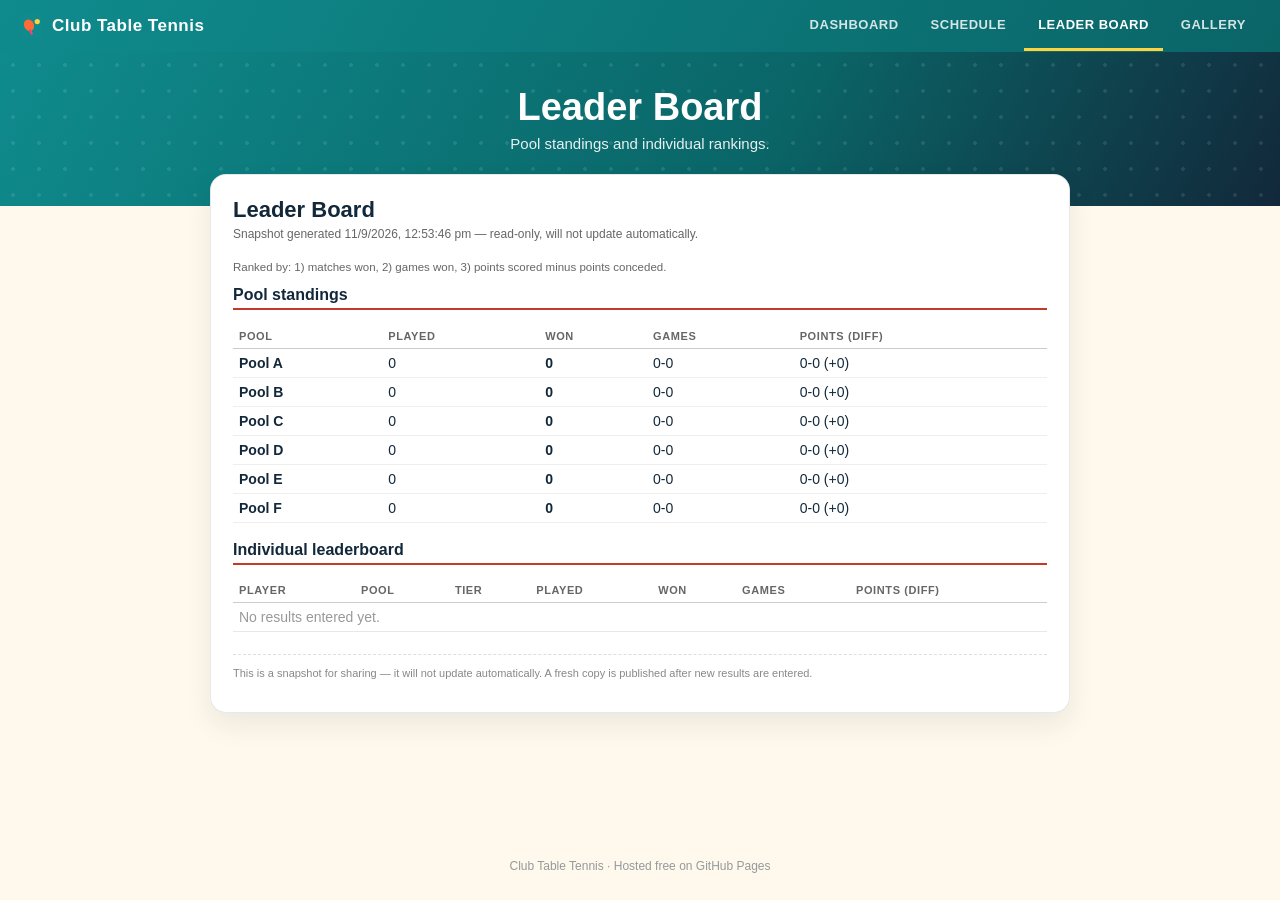
==== commit 271db706: "added leaderboard" ====
--- a/leaderboard.html
+++ b/leaderboard.html
@@ -14,23 +14,17 @@
 </nav>
 <div class="page-hero"><h1>Leader Board</h1><p>Pool standings and individual rankings.</p></div>
 <div class="wrap"><div class="section"><div class="card-panel"><h1 style="margin:0 0 4px;font-size:22px;">Leader Board</h1>
-  <div style="color:#666;font-size:12px;margin-bottom:20px;">Snapshot generated 21/8/2026, 11:42:01 am — read-only, will not update automatically.</div>
+  <div style="color:#666;font-size:12px;margin-bottom:20px;">Snapshot generated 11/9/2026, 12:53:46 pm — read-only, will not update automatically.</div>
   <div style="color:#666;font-size:11.5px;margin-bottom:10px;">Ranked by: 1) matches won, 2) games won, 3) points scored minus points conceded.</div>
   <h2 style="font-size:16px;border-bottom:2px solid #C4392B;padding-bottom:4px;">Pool standings</h2>
   <table style="width:100%;border-collapse:collapse;margin-bottom:18px;">
     <thead><tr><th style="text-align:left;padding:6px;border-bottom:1px solid #ccc;font-size:11px;text-transform:uppercase;color:#666;">Pool</th><th style="text-align:left;padding:6px;border-bottom:1px solid #ccc;font-size:11px;text-transform:uppercase;color:#666;">Played</th><th style="text-align:left;padding:6px;border-bottom:1px solid #ccc;font-size:11px;text-transform:uppercase;color:#666;">Won</th><th style="text-align:left;padding:6px;border-bottom:1px solid #ccc;font-size:11px;text-transform:uppercase;color:#666;">Games</th><th style="text-align:left;padding:6px;border-bottom:1px solid #ccc;font-size:11px;text-transform:uppercase;color:#666;">Points (diff)</th></tr></thead>
     <tbody><tr>
       <td style="padding:6px;border-bottom:1px solid #eee;font-weight:700;">Pool A</td>
-      <td style="padding:6px;border-bottom:1px solid #eee;">6</td>
-      <td style="padding:6px;border-bottom:1px solid #eee;font-weight:700;">5</td>
-      <td style="padding:6px;border-bottom:1px solid #eee;">11-2</td>
-      <td style="padding:6px;border-bottom:1px solid #eee;">137-102 (+35)</td>
-    </tr><tr>
-      <td style="padding:6px;border-bottom:1px solid #eee;font-weight:700;">Pool D</td>
-      <td style="padding:6px;border-bottom:1px solid #eee;">6</td>
-      <td style="padding:6px;border-bottom:1px solid #eee;font-weight:700;">1</td>
-      <td style="padding:6px;border-bottom:1px solid #eee;">2-11</td>
-      <td style="padding:6px;border-bottom:1px solid #eee;">102-137 (-35)</td>
+      <td style="padding:6px;border-bottom:1px solid #eee;">0</td>
+      <td style="padding:6px;border-bottom:1px solid #eee;font-weight:700;">0</td>
+      <td style="padding:6px;border-bottom:1px solid #eee;">0-0</td>
+      <td style="padding:6px;border-bottom:1px solid #eee;">0-0 (+0)</td>
     </tr><tr>
       <td style="padding:6px;border-bottom:1px solid #eee;font-weight:700;">Pool B</td>
       <td style="padding:6px;border-bottom:1px solid #eee;">0</td>
@@ -43,84 +37,30 @@
       <td style="padding:6px;border-bottom:1px solid #eee;font-weight:700;">0</td>
       <td style="padding:6px;border-bottom:1px solid #eee;">0-0</td>
       <td style="padding:6px;border-bottom:1px solid #eee;">0-0 (+0)</td>
+    </tr><tr>
+      <td style="padding:6px;border-bottom:1px solid #eee;font-weight:700;">Pool D</td>
+      <td style="padding:6px;border-bottom:1px solid #eee;">0</td>
+      <td style="padding:6px;border-bottom:1px solid #eee;font-weight:700;">0</td>
+      <td style="padding:6px;border-bottom:1px solid #eee;">0-0</td>
+      <td style="padding:6px;border-bottom:1px solid #eee;">0-0 (+0)</td>
+    </tr><tr>
+      <td style="padding:6px;border-bottom:1px solid #eee;font-weight:700;">Pool E</td>
+      <td style="padding:6px;border-bottom:1px solid #eee;">0</td>
+      <td style="padding:6px;border-bottom:1px solid #eee;font-weight:700;">0</td>
+      <td style="padding:6px;border-bottom:1px solid #eee;">0-0</td>
+      <td style="padding:6px;border-bottom:1px solid #eee;">0-0 (+0)</td>
+    </tr><tr>
+      <td style="padding:6px;border-bottom:1px solid #eee;font-weight:700;">Pool F</td>
+      <td style="padding:6px;border-bottom:1px solid #eee;">0</td>
+      <td style="padding:6px;border-bottom:1px solid #eee;font-weight:700;">0</td>
+      <td style="padding:6px;border-bottom:1px solid #eee;">0-0</td>
+      <td style="padding:6px;border-bottom:1px solid #eee;">0-0 (+0)</td>
     </tr></tbody>
   </table>
   <h2 style="font-size:16px;border-bottom:2px solid #C4392B;padding-bottom:4px;">Individual leaderboard</h2>
   <table style="width:100%;border-collapse:collapse;">
     <thead><tr><th style="text-align:left;padding:6px;border-bottom:1px solid #ccc;font-size:11px;text-transform:uppercase;color:#666;">Player</th><th style="text-align:left;padding:6px;border-bottom:1px solid #ccc;font-size:11px;text-transform:uppercase;color:#666;">Pool</th><th style="text-align:left;padding:6px;border-bottom:1px solid #ccc;font-size:11px;text-transform:uppercase;color:#666;">Tier</th><th style="text-align:left;padding:6px;border-bottom:1px solid #ccc;font-size:11px;text-transform:uppercase;color:#666;">Played</th><th style="text-align:left;padding:6px;border-bottom:1px solid #ccc;font-size:11px;text-transform:uppercase;color:#666;">Won</th><th style="text-align:left;padding:6px;border-bottom:1px solid #ccc;font-size:11px;text-transform:uppercase;color:#666;">Games</th><th style="text-align:left;padding:6px;border-bottom:1px solid #ccc;font-size:11px;text-transform:uppercase;color:#666;">Points (diff)</th></tr></thead>
-    <tbody><tr><td style="padding:6px;border-bottom:1px solid #eee;">Koteswara Rao</td>
-     <td style="padding:6px;border-bottom:1px solid #eee;">Pool A</td>
-     <td style="padding:6px;border-bottom:1px solid #eee;">Intermediate</td>
-     <td style="padding:6px;border-bottom:1px solid #eee;">2</td>
-     <td style="padding:6px;border-bottom:1px solid #eee;font-weight:700;">2</td>
-     <td style="padding:6px;border-bottom:1px solid #eee;">4-0</td>
-     <td style="padding:6px;border-bottom:1px solid #eee;">44-27 (+17)</td></tr><tr><td style="padding:6px;border-bottom:1px solid #eee;">Satish</td>
-     <td style="padding:6px;border-bottom:1px solid #eee;">Pool A</td>
-     <td style="padding:6px;border-bottom:1px solid #eee;">Rest</td>
-     <td style="padding:6px;border-bottom:1px solid #eee;">2</td>
-     <td style="padding:6px;border-bottom:1px solid #eee;font-weight:700;">2</td>
-     <td style="padding:6px;border-bottom:1px solid #eee;">4-0</td>
-     <td style="padding:6px;border-bottom:1px solid #eee;">44-29 (+15)</td></tr><tr><td style="padding:6px;border-bottom:1px solid #eee;">Raju</td>
-     <td style="padding:6px;border-bottom:1px solid #eee;">Pool A</td>
-     <td style="padding:6px;border-bottom:1px solid #eee;">Intermediate</td>
-     <td style="padding:6px;border-bottom:1px solid #eee;">2</td>
-     <td style="padding:6px;border-bottom:1px solid #eee;font-weight:700;">2</td>
-     <td style="padding:6px;border-bottom:1px solid #eee;">4-0</td>
-     <td style="padding:6px;border-bottom:1px solid #eee;">44-29 (+15)</td></tr><tr><td style="padding:6px;border-bottom:1px solid #eee;">Dr Kiran</td>
-     <td style="padding:6px;border-bottom:1px solid #eee;">Pool A</td>
-     <td style="padding:6px;border-bottom:1px solid #eee;">Rest</td>
-     <td style="padding:6px;border-bottom:1px solid #eee;">2</td>
-     <td style="padding:6px;border-bottom:1px solid #eee;font-weight:700;">2</td>
-     <td style="padding:6px;border-bottom:1px solid #eee;">4-0</td>
-     <td style="padding:6px;border-bottom:1px solid #eee;">44-31 (+13)</td></tr><tr><td style="padding:6px;border-bottom:1px solid #eee;">Ram Mohan</td>
-     <td style="padding:6px;border-bottom:1px solid #eee;">Pool A</td>
-     <td style="padding:6px;border-bottom:1px solid #eee;">Advance</td>
-     <td style="padding:6px;border-bottom:1px solid #eee;">2</td>
-     <td style="padding:6px;border-bottom:1px solid #eee;font-weight:700;">1</td>
-     <td style="padding:6px;border-bottom:1px solid #eee;">3-2</td>
-     <td style="padding:6px;border-bottom:1px solid #eee;">49-42 (+7)</td></tr><tr><td style="padding:6px;border-bottom:1px solid #eee;">Prasad BSNL</td>
-     <td style="padding:6px;border-bottom:1px solid #eee;">Pool A</td>
-     <td style="padding:6px;border-bottom:1px solid #eee;">Rest</td>
-     <td style="padding:6px;border-bottom:1px solid #eee;">2</td>
-     <td style="padding:6px;border-bottom:1px solid #eee;font-weight:700;">1</td>
-     <td style="padding:6px;border-bottom:1px solid #eee;">3-2</td>
-     <td style="padding:6px;border-bottom:1px solid #eee;">49-46 (+3)</td></tr><tr><td style="padding:6px;border-bottom:1px solid #eee;">Anil</td>
-     <td style="padding:6px;border-bottom:1px solid #eee;">Pool D</td>
-     <td style="padding:6px;border-bottom:1px solid #eee;">Rest</td>
-     <td style="padding:6px;border-bottom:1px solid #eee;">2</td>
-     <td style="padding:6px;border-bottom:1px solid #eee;font-weight:700;">1</td>
-     <td style="padding:6px;border-bottom:1px solid #eee;">2-3</td>
-     <td style="padding:6px;border-bottom:1px solid #eee;">46-49 (-3)</td></tr><tr><td style="padding:6px;border-bottom:1px solid #eee;">KVSN Raju</td>
-     <td style="padding:6px;border-bottom:1px solid #eee;">Pool D</td>
-     <td style="padding:6px;border-bottom:1px solid #eee;">Advance</td>
-     <td style="padding:6px;border-bottom:1px solid #eee;">2</td>
-     <td style="padding:6px;border-bottom:1px solid #eee;font-weight:700;">1</td>
-     <td style="padding:6px;border-bottom:1px solid #eee;">2-3</td>
-     <td style="padding:6px;border-bottom:1px solid #eee;">42-49 (-7)</td></tr><tr><td style="padding:6px;border-bottom:1px solid #eee;">Kishan</td>
-     <td style="padding:6px;border-bottom:1px solid #eee;">Pool D</td>
-     <td style="padding:6px;border-bottom:1px solid #eee;">Rest</td>
-     <td style="padding:6px;border-bottom:1px solid #eee;">2</td>
-     <td style="padding:6px;border-bottom:1px solid #eee;font-weight:700;">0</td>
-     <td style="padding:6px;border-bottom:1px solid #eee;">0-4</td>
-     <td style="padding:6px;border-bottom:1px solid #eee;">31-44 (-13)</td></tr><tr><td style="padding:6px;border-bottom:1px solid #eee;">Suraj</td>
-     <td style="padding:6px;border-bottom:1px solid #eee;">Pool D</td>
-     <td style="padding:6px;border-bottom:1px solid #eee;">Rest</td>
-     <td style="padding:6px;border-bottom:1px solid #eee;">2</td>
-     <td style="padding:6px;border-bottom:1px solid #eee;font-weight:700;">0</td>
-     <td style="padding:6px;border-bottom:1px solid #eee;">0-4</td>
-     <td style="padding:6px;border-bottom:1px solid #eee;">29-44 (-15)</td></tr><tr><td style="padding:6px;border-bottom:1px solid #eee;">Kota</td>
-     <td style="padding:6px;border-bottom:1px solid #eee;">Pool D</td>
-     <td style="padding:6px;border-bottom:1px solid #eee;">Intermediate</td>
-     <td style="padding:6px;border-bottom:1px solid #eee;">2</td>
-     <td style="padding:6px;border-bottom:1px solid #eee;font-weight:700;">0</td>
-     <td style="padding:6px;border-bottom:1px solid #eee;">0-4</td>
-     <td style="padding:6px;border-bottom:1px solid #eee;">29-44 (-15)</td></tr><tr><td style="padding:6px;border-bottom:1px solid #eee;">Trinadh</td>
-     <td style="padding:6px;border-bottom:1px solid #eee;">Pool D</td>
-     <td style="padding:6px;border-bottom:1px solid #eee;">Intermediate</td>
-     <td style="padding:6px;border-bottom:1px solid #eee;">2</td>
-     <td style="padding:6px;border-bottom:1px solid #eee;font-weight:700;">0</td>
-     <td style="padding:6px;border-bottom:1px solid #eee;">0-4</td>
-     <td style="padding:6px;border-bottom:1px solid #eee;">27-44 (-17)</td></tr></tbody>
+    <tbody><tr><td colspan="7" style="padding:6px;color:#999;">No results entered yet.</td></tr></tbody>
   </table>
 <p style="margin-top:22px;color:#888;font-size:11px;border-top:1px dashed #ddd;padding-top:12px;">This is a snapshot for sharing — it will not update automatically. A fresh copy is published after new results are entered.</p>
 </div></div></div>
